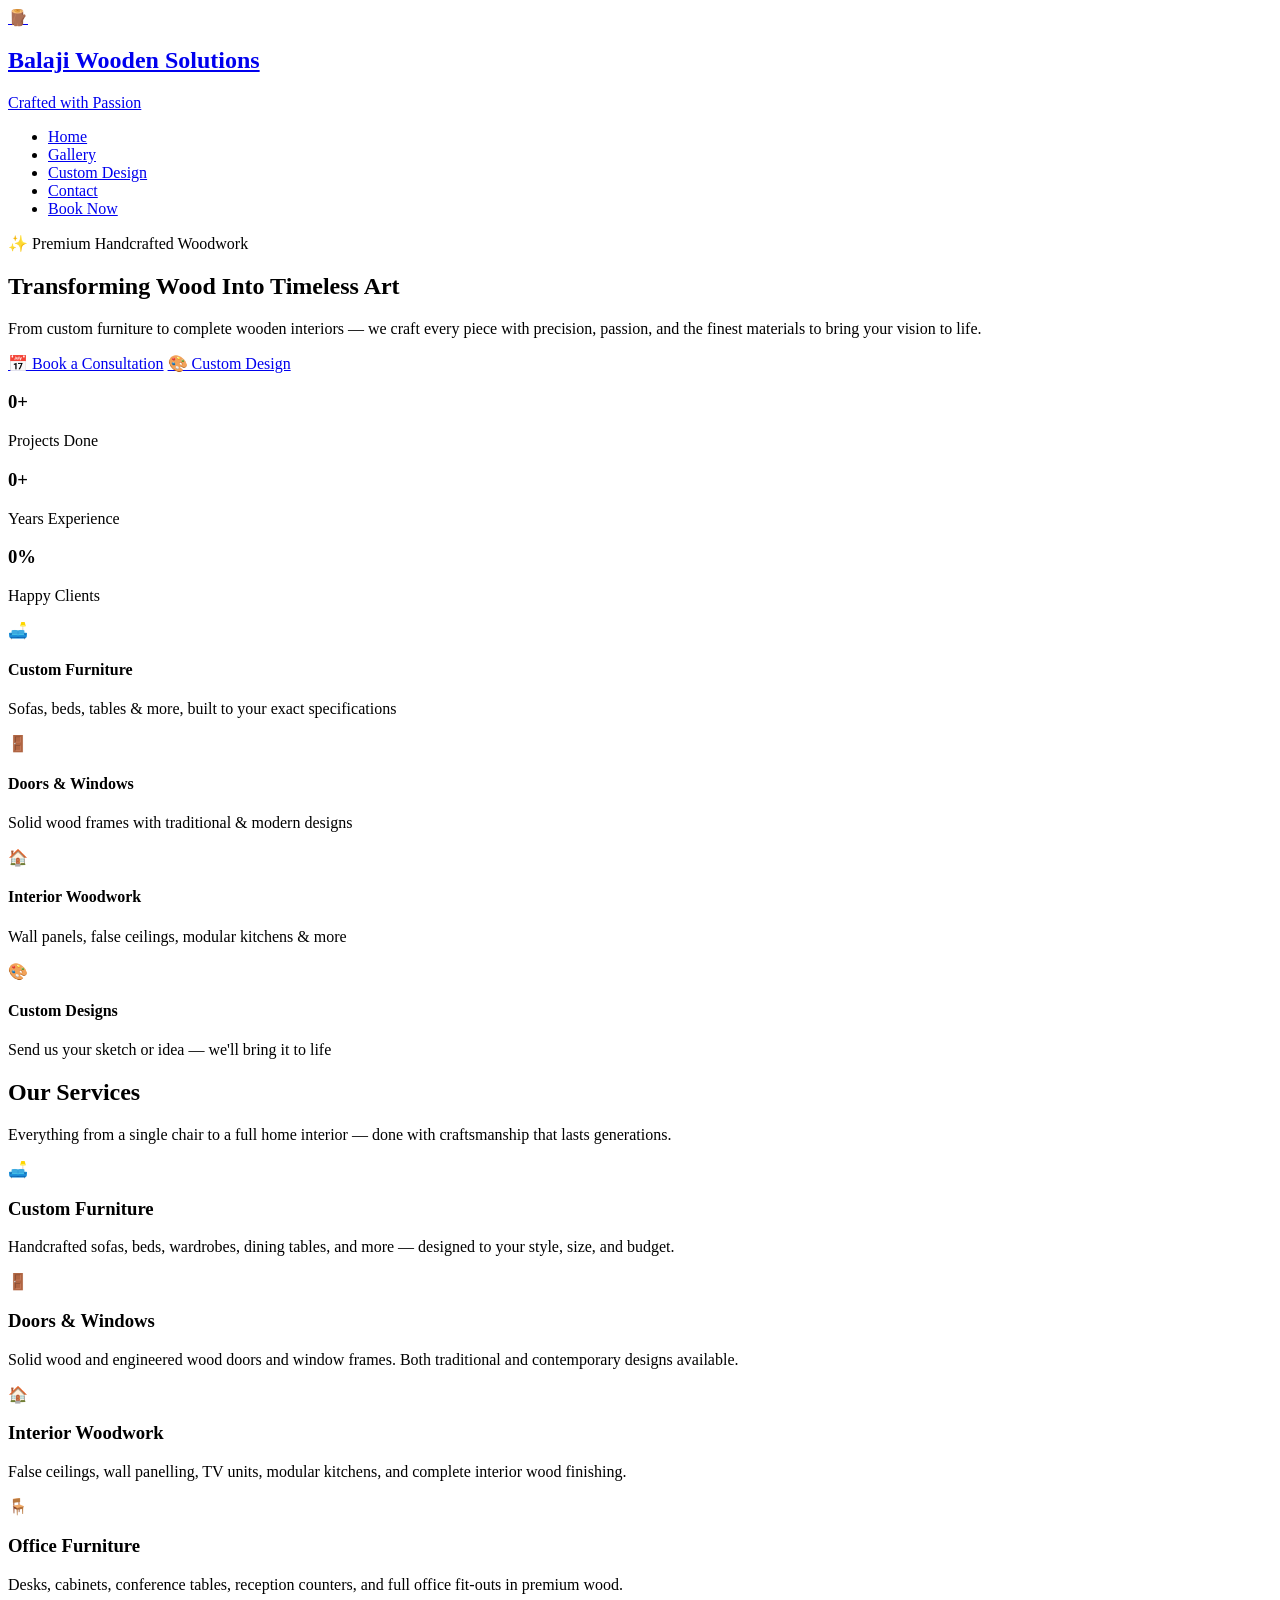
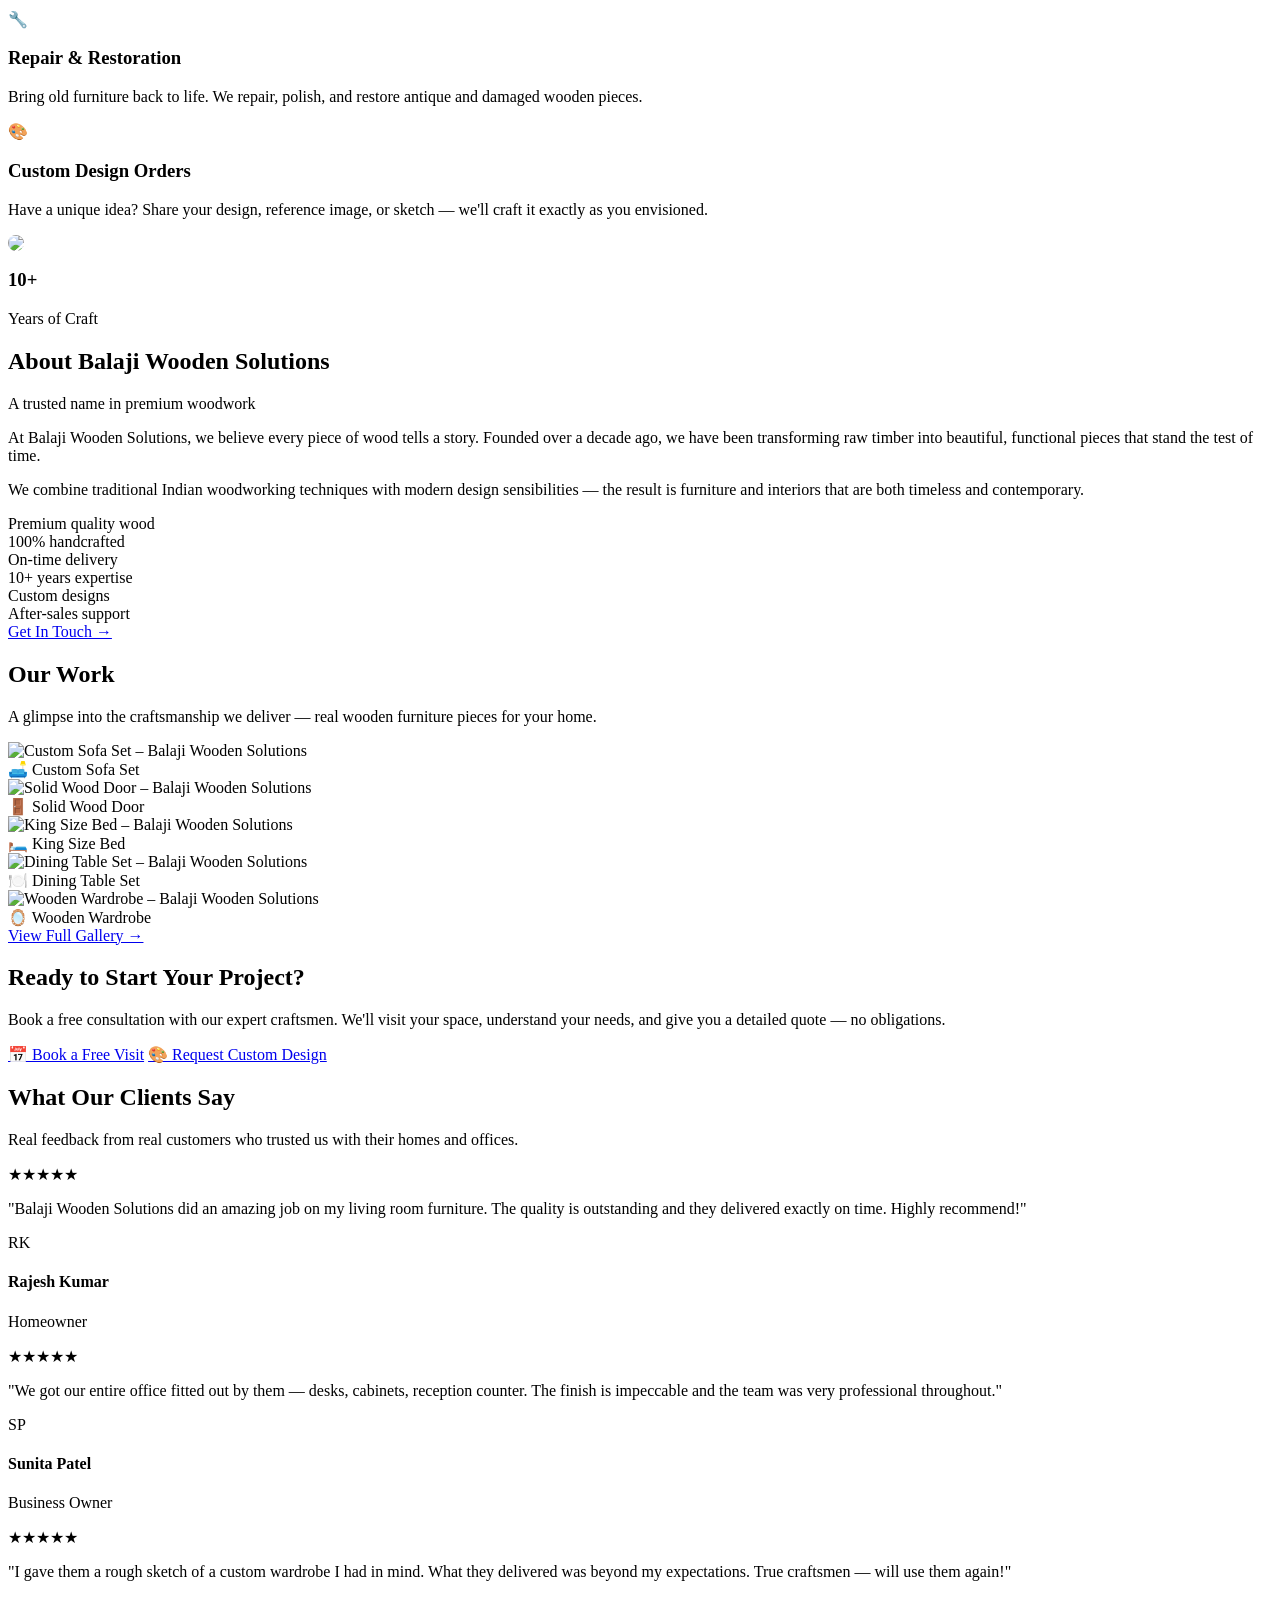
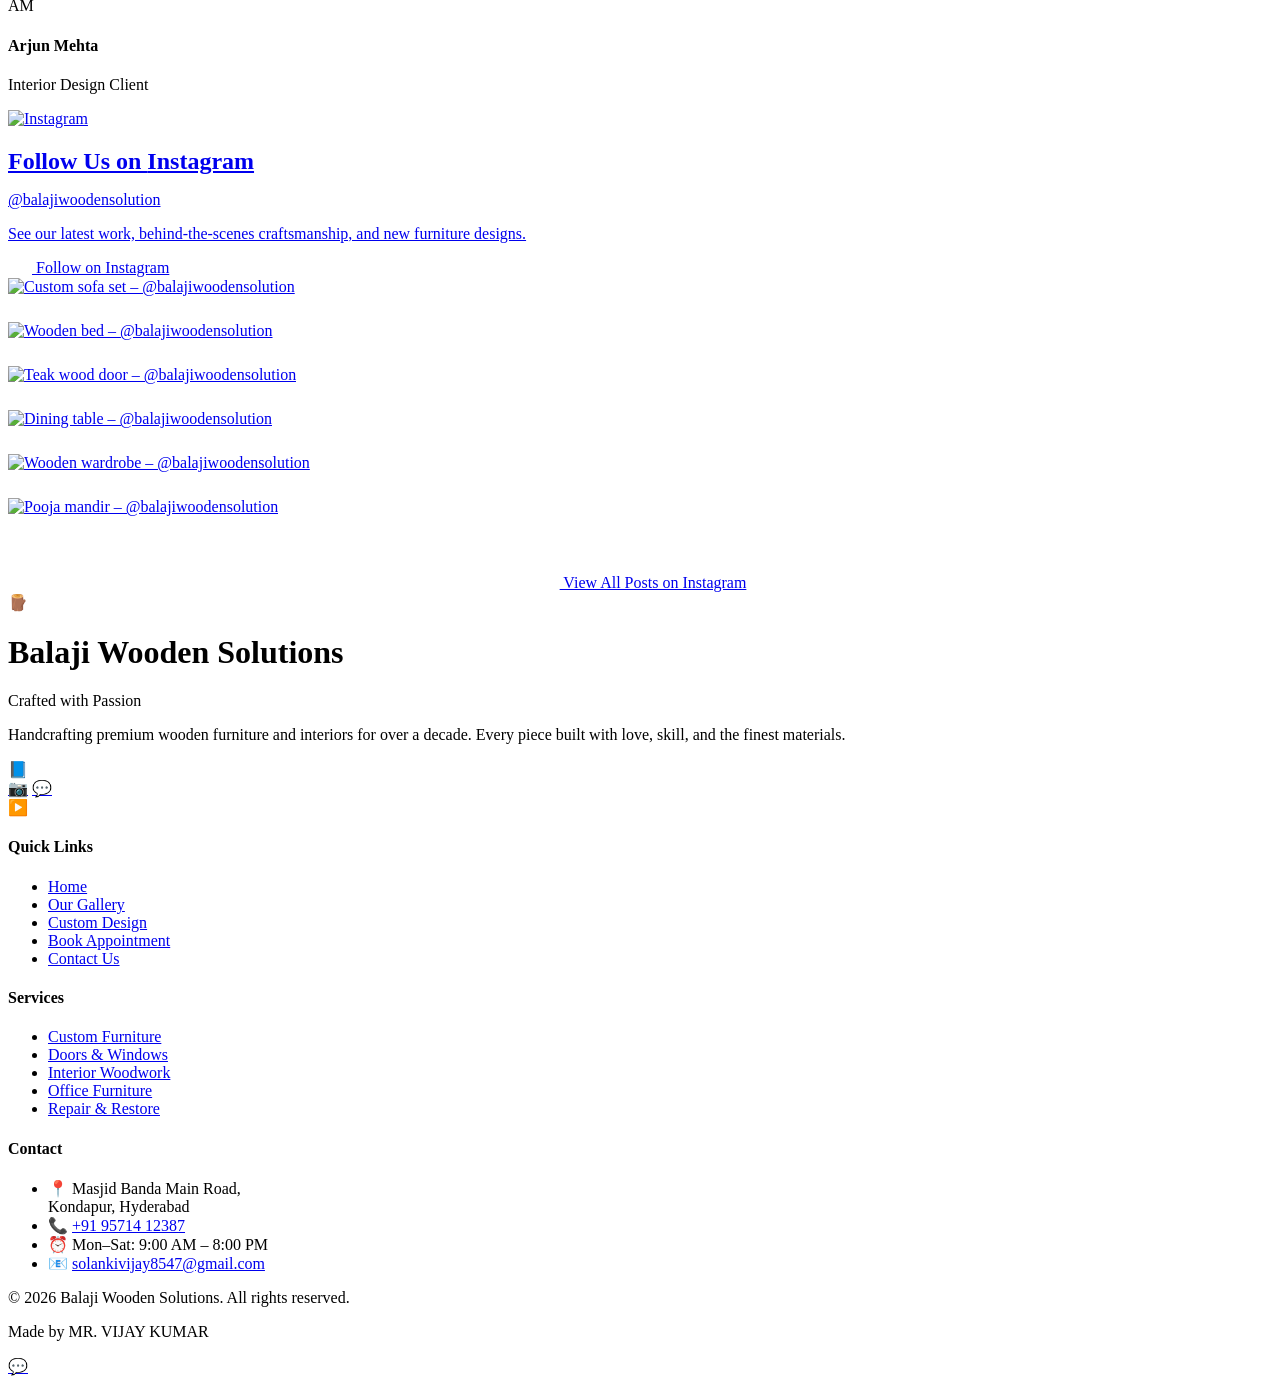
==== index.html @ bbf098fd "Add files via upload" ====
﻿<!DOCTYPE html>
<html lang="en">
<head>
  <meta charset="UTF-8" />
  <meta name="viewport" content="width=device-width, initial-scale=1.0" />
  <title>Balaji Wooden Solutions – Premium Custom Furniture & Woodwork</title>
  <meta name="description" content="Balaji Wooden Solutions – Handcrafted custom furniture, wooden interiors, and bespoke woodwork. Book your consultation today." />
  <link rel="stylesheet" href="css/style.css" />
  <link rel="icon" href="data:image/svg+xml,<svg xmlns='http://www.w3.org/2000/svg' viewBox='0 0 100 100'><text y='.9em' font-size='90'>🪵</text></svg>" />
</head>
<body>

  <!-- ========== HEADER ========== -->
  <header>
    <nav>
      <a href="index.html" class="logo">
        <div class="logo-icon">🪵</div>
        <div class="logo-text">
          <h1>Balaji Wooden Solutions</h1>
          <p>Crafted with Passion</p>
        </div>
      </a>
      <ul class="nav-links">
        <li><a href="index.html" class="active">Home</a></li>
        <li><a href="gallery.html">Gallery</a></li>
        <li><a href="custom-design.html">Custom Design</a></li>
        <li><a href="contact.html">Contact</a></li>
        <li><a href="booking.html" class="btn btn-primary">Book Now</a></li>
      </ul>
      <div class="hamburger" aria-label="Toggle menu" role="button" tabindex="0">
        <span></span><span></span><span></span>
      </div>
    </nav>
  </header>

  <!-- ========== HERO ========== -->
  <section class="hero">
    <div class="hero-content">
      <div class="hero-text">
        <div class="badge">✨ Premium Handcrafted Woodwork</div>
        <h1>Transforming Wood Into <span>Timeless Art</span></h1>
        <p>From custom furniture to complete wooden interiors — we craft every piece with precision, passion, and the finest materials to bring your vision to life.</p>
        <div class="hero-buttons">
          <a href="booking.html" class="btn btn-primary">📅 Book a Consultation</a>
          <a href="custom-design.html" class="btn btn-outline">🎨 Custom Design</a>
        </div>
        <div class="hero-stats">
          <div class="stat">
            <h3><span class="count-up" data-target="500" data-suffix="+">0+</span></h3>
            <p>Projects Done</p>
          </div>
          <div class="stat">
            <h3><span class="count-up" data-target="10" data-suffix="+">0+</span></h3>
            <p>Years Experience</p>
          </div>
          <div class="stat">
            <h3><span class="count-up" data-target="98" data-suffix="%">0%</span></h3>
            <p>Happy Clients</p>
          </div>
        </div>
      </div>
      <div class="hero-visual">
        <div class="hero-card">
          <div class="hero-card-icon">🛋️</div>
          <div class="hero-card-text">
            <h4>Custom Furniture</h4>
            <p>Sofas, beds, tables & more, built to your exact specifications</p>
          </div>
        </div>
        <div class="hero-card">
          <div class="hero-card-icon">🚪</div>
          <div class="hero-card-text">
            <h4>Doors & Windows</h4>
            <p>Solid wood frames with traditional & modern designs</p>
          </div>
        </div>
        <div class="hero-card">
          <div class="hero-card-icon">🏠</div>
          <div class="hero-card-text">
            <h4>Interior Woodwork</h4>
            <p>Wall panels, false ceilings, modular kitchens & more</p>
          </div>
        </div>
        <div class="hero-card">
          <div class="hero-card-icon">🎨</div>
          <div class="hero-card-text">
            <h4>Custom Designs</h4>
            <p>Send us your sketch or idea — we'll bring it to life</p>
          </div>
        </div>
      </div>
    </div>
  </section>

  <!-- ========== SERVICES ========== -->
  <section class="services">
    <div class="container">
      <h2 class="section-title">Our <span>Services</span></h2>
      <p class="section-subtitle">Everything from a single chair to a full home interior — done with craftsmanship that lasts generations.</p>
      <div class="services-grid">
        <div class="service-card">
          <div class="service-icon">🛋️</div>
          <h3>Custom Furniture</h3>
          <p>Handcrafted sofas, beds, wardrobes, dining tables, and more — designed to your style, size, and budget.</p>
        </div>
        <div class="service-card">
          <div class="service-icon">🚪</div>
          <h3>Doors & Windows</h3>
          <p>Solid wood and engineered wood doors and window frames. Both traditional and contemporary designs available.</p>
        </div>
        <div class="service-card">
          <div class="service-icon">🏠</div>
          <h3>Interior Woodwork</h3>
          <p>False ceilings, wall panelling, TV units, modular kitchens, and complete interior wood finishing.</p>
        </div>
        <div class="service-card">
          <div class="service-icon">🪑</div>
          <h3>Office Furniture</h3>
          <p>Desks, cabinets, conference tables, reception counters, and full office fit-outs in premium wood.</p>
        </div>
        <div class="service-card">
          <div class="service-icon">🔧</div>
          <h3>Repair & Restoration</h3>
          <p>Bring old furniture back to life. We repair, polish, and restore antique and damaged wooden pieces.</p>
        </div>
        <div class="service-card">
          <div class="service-icon">🎨</div>
          <h3>Custom Design Orders</h3>
          <p>Have a unique idea? Share your design, reference image, or sketch — we'll craft it exactly as you envisioned.</p>
        </div>
      </div>
    </div>
  </section>

  <!-- ========== ABOUT ========== -->
  <section class="about">
    <div class="container">
      <div class="about-grid">
        <div class="about-visual">
          <div class="about-img-main" style="font-size:0;padding:0;overflow:hidden;">
            <img src="https://images.unsplash.com/photo-1572635196237-14b3f281503f?w=600&q=80" alt="Wooden furniture craftsmanship" style="width:100%;height:420px;object-fit:cover;border-radius:20px;" loading="lazy" />
          </div>
          <div class="about-badge">
            <h3>10+</h3>
            <p>Years of Craft</p>
          </div>
        </div>
        <div class="about-content">
          <h2 class="section-title">About <span>Balaji Wooden Solutions</span></h2>
          <p class="section-subtitle">A trusted name in premium woodwork</p>
          <p>At Balaji Wooden Solutions, we believe every piece of wood tells a story. Founded over a decade ago, we have been transforming raw timber into beautiful, functional pieces that stand the test of time.</p>
          <p>We combine traditional Indian woodworking techniques with modern design sensibilities — the result is furniture and interiors that are both timeless and contemporary.</p>
          <div class="about-features">
            <div class="feature-item">Premium quality wood</div>
            <div class="feature-item">100% handcrafted</div>
            <div class="feature-item">On-time delivery</div>
            <div class="feature-item">10+ years expertise</div>
            <div class="feature-item">Custom designs</div>
            <div class="feature-item">After-sales support</div>
          </div>
          <a href="contact.html" class="btn btn-dark">Get In Touch →</a>
        </div>
      </div>
    </div>
  </section>

  <!-- ========== GALLERY PREVIEW ========== -->
  <section class="gallery-preview">
    <div class="container">
      <h2 class="section-title">Our <span>Work</span></h2>
      <p class="section-subtitle">A glimpse into the craftsmanship we deliver — real wooden furniture pieces for your home.</p>
      <div class="gallery-grid">
        <div class="gallery-item">
          <img src="https://images.unsplash.com/photo-1555041469-a586c61ea9bc?w=600&q=80" alt="Custom Sofa Set – Balaji Wooden Solutions" style="width:100%;height:100%;object-fit:cover;" loading="lazy" />
          <div class="gallery-overlay">🛋️ Custom Sofa Set</div>
        </div>
        <div class="gallery-item">
          <img src="https://images.unsplash.com/photo-1506439773649-6e0eb8cfb237?w=400&q=80" alt="Solid Wood Door – Balaji Wooden Solutions" style="width:100%;height:180px;object-fit:cover;" loading="lazy" />
          <div class="gallery-overlay">🚪 Solid Wood Door</div>
        </div>
        <div class="gallery-item">
          <img src="https://images.unsplash.com/photo-1631049307264-da0ec9d70304?w=400&q=80" alt="King Size Bed – Balaji Wooden Solutions" style="width:100%;height:180px;object-fit:cover;" loading="lazy" />
          <div class="gallery-overlay">🛏️ King Size Bed</div>
        </div>
        <div class="gallery-item">
          <img src="https://images.unsplash.com/photo-1617806118233-18e1de247200?w=400&q=80" alt="Dining Table Set – Balaji Wooden Solutions" style="width:100%;height:180px;object-fit:cover;" loading="lazy" />
          <div class="gallery-overlay">🍽️ Dining Table Set</div>
        </div>
        <div class="gallery-item">
          <img src="https://images.unsplash.com/photo-1540638349517-3abd5afc5847?w=400&q=80" alt="Wooden Wardrobe – Balaji Wooden Solutions" style="width:100%;height:180px;object-fit:cover;" loading="lazy" />
          <div class="gallery-overlay">🪞 Wooden Wardrobe</div>
        </div>
      </div>
      <div class="gallery-cta">
        <a href="gallery.html" class="btn btn-dark">View Full Gallery →</a>
      </div>
    </div>
  </section>

  <!-- ========== BOOKING CTA ========== -->
  <section class="booking-cta">
    <div class="container">
      <div class="booking-cta-inner">
        <h2>Ready to Start Your Project?</h2>
        <p>Book a free consultation with our expert craftsmen. We'll visit your space, understand your needs, and give you a detailed quote — no obligations.</p>
        <div class="booking-cta-buttons">
          <a href="booking.html" class="btn btn-primary">📅 Book a Free Visit</a>
          <a href="custom-design.html" class="btn btn-outline">🎨 Request Custom Design</a>
        </div>
      </div>
    </div>
  </section>

  <!-- ========== TESTIMONIALS ========== -->
  <section class="testimonials">
    <div class="container">
      <h2 class="section-title">What Our <span>Clients Say</span></h2>
      <p class="section-subtitle">Real feedback from real customers who trusted us with their homes and offices.</p>
      <div class="testimonials-grid">
        <div class="testimonial-card">
          <div class="stars">★★★★★</div>
          <p>"Balaji Wooden Solutions did an amazing job on my living room furniture. The quality is outstanding and they delivered exactly on time. Highly recommend!"</p>
          <div class="testimonial-author">
            <div class="author-avatar">RK</div>
            <div class="author-info">
              <h4>Rajesh Kumar</h4>
              <p>Homeowner</p>
            </div>
          </div>
        </div>
        <div class="testimonial-card">
          <div class="stars">★★★★★</div>
          <p>"We got our entire office fitted out by them — desks, cabinets, reception counter. The finish is impeccable and the team was very professional throughout."</p>
          <div class="testimonial-author">
            <div class="author-avatar">SP</div>
            <div class="author-info">
              <h4>Sunita Patel</h4>
              <p>Business Owner</p>
            </div>
          </div>
        </div>
        <div class="testimonial-card">
          <div class="stars">★★★★★</div>
          <p>"I gave them a rough sketch of a custom wardrobe I had in mind. What they delivered was beyond my expectations. True craftsmen — will use them again!"</p>
          <div class="testimonial-author">
            <div class="author-avatar">AM</div>
            <div class="author-info">
              <h4>Arjun Mehta</h4>
              <p>Interior Design Client</p>
            </div>
          </div>
        </div>
      </div>
    </div>
  </section>

  <!-- ========== INSTAGRAM SECTION ========== -->
  <section class="instagram-section">
    <div class="container">
      <div class="insta-header">
        <a href="https://www.instagram.com/balajiwoodensolution/" target="_blank" class="insta-profile-link">
          <div class="insta-avatar">
            <img src="https://upload.wikimedia.org/wikipedia/commons/thumb/a/a5/Instagram_icon.png/240px-Instagram_icon.png" alt="Instagram" />
          </div>
          <div class="insta-profile-info">
            <h2 class="section-title" style="text-align:left;margin-bottom:4px;">Follow Us on <span>Instagram</span></h2>
            <p class="insta-handle">
              <span class="insta-at">@</span>balajiwoodensolution
            </p>
            <p class="insta-desc">See our latest work, behind-the-scenes craftsmanship, and new furniture designs.</p>
          </div>
        </a>
        <a href="https://www.instagram.com/balajiwoodensolution/" target="_blank" class="btn btn-insta">
          <svg xmlns="http://www.w3.org/2000/svg" width="18" height="18" viewBox="0 0 24 24" fill="white" style="vertical-align:middle;margin-right:6px;"><path d="M12 2.163c3.204 0 3.584.012 4.85.07 3.252.148 4.771 1.691 4.919 4.919.058 1.265.069 1.645.069 4.849 0 3.205-.012 3.584-.069 4.849-.149 3.225-1.664 4.771-4.919 4.919-1.266.058-1.644.07-4.85.07-3.204 0-3.584-.012-4.849-.07-3.26-.149-4.771-1.699-4.919-4.92-.058-1.265-.07-1.644-.07-4.849 0-3.204.013-3.583.07-4.849.149-3.227 1.664-4.771 4.919-4.919 1.266-.057 1.645-.069 4.849-.069zm0-2.163c-3.259 0-3.667.014-4.947.072-4.358.2-6.78 2.618-6.98 6.98-.059 1.281-.073 1.689-.073 4.948 0 3.259.014 3.668.072 4.948.2 4.358 2.618 6.78 6.98 6.98 1.281.058 1.689.072 4.948.072 3.259 0 3.668-.014 4.948-.072 4.354-.2 6.782-2.618 6.979-6.98.059-1.28.073-1.689.073-4.948 0-3.259-.014-3.667-.072-4.947-.196-4.354-2.617-6.78-6.979-6.98-1.281-.059-1.69-.073-4.949-.073zm0 5.838c-3.403 0-6.162 2.759-6.162 6.162s2.759 6.163 6.162 6.163 6.162-2.759 6.162-6.163c0-3.403-2.759-6.162-6.162-6.162zm0 10.162c-2.209 0-4-1.79-4-4 0-2.209 1.791-4 4-4s4 1.791 4 4c0 2.21-1.791 4-4 4zm6.406-11.845c-.796 0-1.441.645-1.441 1.44s.645 1.44 1.441 1.44c.795 0 1.439-.645 1.439-1.44s-.644-1.44-1.439-1.44z"/></svg>
          Follow on Instagram
        </a>
      </div>

      <!-- Instagram photo grid using real Unsplash furniture photos as stand-ins -->
      <div class="insta-grid">
        <a href="https://www.instagram.com/balajiwoodensolution/" target="_blank" class="insta-item">
          <img src="https://images.unsplash.com/photo-1555041469-a586c61ea9bc?w=400&q=80" alt="Custom sofa set – @balajiwoodensolution" loading="lazy" />
          <div class="insta-overlay">
            <svg xmlns="http://www.w3.org/2000/svg" width="22" height="22" viewBox="0 0 24 24" fill="white"><path d="M12 2.163c3.204 0 3.584.012 4.85.07 3.252.148 4.771 1.691 4.919 4.919.058 1.265.069 1.645.069 4.849 0 3.205-.012 3.584-.069 4.849-.149 3.225-1.664 4.771-4.919 4.919-1.266.058-1.644.07-4.85.07-3.204 0-3.584-.012-4.849-.07-3.26-.149-4.771-1.699-4.919-4.92-.058-1.265-.07-1.644-.07-4.849 0-3.204.013-3.583.07-4.849.149-3.227 1.664-4.771 4.919-4.919 1.266-.057 1.645-.069 4.849-.069zm0-2.163c-3.259 0-3.667.014-4.947.072-4.358.2-6.78 2.618-6.98 6.98-.059 1.281-.073 1.689-.073 4.948 0 3.259.014 3.668.072 4.948.2 4.358 2.618 6.78 6.98 6.98 1.281.058 1.689.072 4.948.072 3.259 0 3.668-.014 4.948-.072 4.354-.2 6.782-2.618 6.979-6.98.059-1.28.073-1.689.073-4.948 0-3.259-.014-3.667-.072-4.947-.196-4.354-2.617-6.78-6.979-6.98-1.281-.059-1.69-.073-4.949-.073zm0 5.838c-3.403 0-6.162 2.759-6.162 6.162s2.759 6.163 6.162 6.163 6.162-2.759 6.162-6.163c0-3.403-2.759-6.162-6.162-6.162zm0 10.162c-2.209 0-4-1.79-4-4 0-2.209 1.791-4 4-4s4 1.791 4 4c0 2.21-1.791 4-4 4zm6.406-11.845c-.796 0-1.441.645-1.441 1.44s.645 1.44 1.441 1.44c.795 0 1.439-.645 1.439-1.44s-.644-1.44-1.439-1.44z"/></svg>
          </div>
        </a>
        <a href="https://www.instagram.com/balajiwoodensolution/" target="_blank" class="insta-item">
          <img src="https://images.unsplash.com/photo-1631049307264-da0ec9d70304?w=400&q=80" alt="Wooden bed – @balajiwoodensolution" loading="lazy" />
          <div class="insta-overlay"><svg xmlns="http://www.w3.org/2000/svg" width="22" height="22" viewBox="0 0 24 24" fill="white"><path d="M12 2.163c3.204 0 3.584.012 4.85.07 3.252.148 4.771 1.691 4.919 4.919.058 1.265.069 1.645.069 4.849 0 3.205-.012 3.584-.069 4.849-.149 3.225-1.664 4.771-4.919 4.919-1.266.058-1.644.07-4.85.07-3.204 0-3.584-.012-4.849-.07-3.26-.149-4.771-1.699-4.919-4.92-.058-1.265-.07-1.644-.07-4.849 0-3.204.013-3.583.07-4.849.149-3.227 1.664-4.771 4.919-4.919 1.266-.057 1.645-.069 4.849-.069zm0-2.163c-3.259 0-3.667.014-4.947.072-4.358.2-6.78 2.618-6.98 6.98-.059 1.281-.073 1.689-.073 4.948 0 3.259.014 3.668.072 4.948.2 4.358 2.618 6.78 6.98 6.98 1.281.058 1.689.072 4.948.072 3.259 0 3.668-.014 4.948-.072 4.354-.2 6.782-2.618 6.979-6.98.059-1.28.073-1.689.073-4.948 0-3.259-.014-3.667-.072-4.947-.196-4.354-2.617-6.78-6.979-6.98-1.281-.059-1.69-.073-4.949-.073zm0 5.838c-3.403 0-6.162 2.759-6.162 6.162s2.759 6.163 6.162 6.163 6.162-2.759 6.162-6.163c0-3.403-2.759-6.162-6.162-6.162zm0 10.162c-2.209 0-4-1.79-4-4 0-2.209 1.791-4 4-4s4 1.791 4 4c0 2.21-1.791 4-4 4zm6.406-11.845c-.796 0-1.441.645-1.441 1.44s.645 1.44 1.441 1.44c.795 0 1.439-.645 1.439-1.44s-.644-1.44-1.439-1.44z"/></svg></div>
        </a>
        <a href="https://www.instagram.com/balajiwoodensolution/" target="_blank" class="insta-item">
          <img src="https://images.unsplash.com/photo-1506439773649-6e0eb8cfb237?w=400&q=80" alt="Teak wood door – @balajiwoodensolution" loading="lazy" />
          <div class="insta-overlay"><svg xmlns="http://www.w3.org/2000/svg" width="22" height="22" viewBox="0 0 24 24" fill="white"><path d="M12 2.163c3.204 0 3.584.012 4.85.07 3.252.148 4.771 1.691 4.919 4.919.058 1.265.069 1.645.069 4.849 0 3.205-.012 3.584-.069 4.849-.149 3.225-1.664 4.771-4.919 4.919-1.266.058-1.644.07-4.85.07-3.204 0-3.584-.012-4.849-.07-3.26-.149-4.771-1.699-4.919-4.92-.058-1.265-.07-1.644-.07-4.849 0-3.204.013-3.583.07-4.849.149-3.227 1.664-4.771 4.919-4.919 1.266-.057 1.645-.069 4.849-.069zm0-2.163c-3.259 0-3.667.014-4.947.072-4.358.2-6.78 2.618-6.98 6.98-.059 1.281-.073 1.689-.073 4.948 0 3.259.014 3.668.072 4.948.2 4.358 2.618 6.78 6.98 6.98 1.281.058 1.689.072 4.948.072 3.259 0 3.668-.014 4.948-.072 4.354-.2 6.782-2.618 6.979-6.98.059-1.28.073-1.689.073-4.948 0-3.259-.014-3.667-.072-4.947-.196-4.354-2.617-6.78-6.979-6.98-1.281-.059-1.69-.073-4.949-.073zm0 5.838c-3.403 0-6.162 2.759-6.162 6.162s2.759 6.163 6.162 6.163 6.162-2.759 6.162-6.163c0-3.403-2.759-6.162-6.162-6.162zm0 10.162c-2.209 0-4-1.79-4-4 0-2.209 1.791-4 4-4s4 1.791 4 4c0 2.21-1.791 4-4 4zm6.406-11.845c-.796 0-1.441.645-1.441 1.44s.645 1.44 1.441 1.44c.795 0 1.439-.645 1.439-1.44s-.644-1.44-1.439-1.44z"/></svg></div>
        </a>
        <a href="https://www.instagram.com/balajiwoodensolution/" target="_blank" class="insta-item">
          <img src="https://images.unsplash.com/photo-1617806118233-18e1de247200?w=400&q=80" alt="Dining table – @balajiwoodensolution" loading="lazy" />
          <div class="insta-overlay"><svg xmlns="http://www.w3.org/2000/svg" width="22" height="22" viewBox="0 0 24 24" fill="white"><path d="M12 2.163c3.204 0 3.584.012 4.85.07 3.252.148 4.771 1.691 4.919 4.919.058 1.265.069 1.645.069 4.849 0 3.205-.012 3.584-.069 4.849-.149 3.225-1.664 4.771-4.919 4.919-1.266.058-1.644.07-4.85.07-3.204 0-3.584-.012-4.849-.07-3.26-.149-4.771-1.699-4.919-4.92-.058-1.265-.07-1.644-.07-4.849 0-3.204.013-3.583.07-4.849.149-3.227 1.664-4.771 4.919-4.919 1.266-.057 1.645-.069 4.849-.069zm0-2.163c-3.259 0-3.667.014-4.947.072-4.358.2-6.78 2.618-6.98 6.98-.059 1.281-.073 1.689-.073 4.948 0 3.259.014 3.668.072 4.948.2 4.358 2.618 6.78 6.98 6.98 1.281.058 1.689.072 4.948.072 3.259 0 3.668-.014 4.948-.072 4.354-.2 6.782-2.618 6.979-6.98.059-1.28.073-1.689.073-4.948 0-3.259-.014-3.667-.072-4.947-.196-4.354-2.617-6.78-6.979-6.98-1.281-.059-1.69-.073-4.949-.073zm0 5.838c-3.403 0-6.162 2.759-6.162 6.162s2.759 6.163 6.162 6.163 6.162-2.759 6.162-6.163c0-3.403-2.759-6.162-6.162-6.162zm0 10.162c-2.209 0-4-1.79-4-4 0-2.209 1.791-4 4-4s4 1.791 4 4c0 2.21-1.791 4-4 4zm6.406-11.845c-.796 0-1.441.645-1.441 1.44s.645 1.44 1.441 1.44c.795 0 1.439-.645 1.439-1.44s-.644-1.44-1.439-1.44z"/></svg></div>
        </a>
        <a href="https://www.instagram.com/balajiwoodensolution/" target="_blank" class="insta-item">
          <img src="https://images.unsplash.com/photo-1540638349517-3abd5afc5847?w=400&q=80" alt="Wooden wardrobe – @balajiwoodensolution" loading="lazy" />
          <div class="insta-overlay"><svg xmlns="http://www.w3.org/2000/svg" width="22" height="22" viewBox="0 0 24 24" fill="white"><path d="M12 2.163c3.204 0 3.584.012 4.85.07 3.252.148 4.771 1.691 4.919 4.919.058 1.265.069 1.645.069 4.849 0 3.205-.012 3.584-.069 4.849-.149 3.225-1.664 4.771-4.919 4.919-1.266.058-1.644.07-4.85.07-3.204 0-3.584-.012-4.849-.07-3.26-.149-4.771-1.699-4.919-4.92-.058-1.265-.07-1.644-.07-4.849 0-3.204.013-3.583.07-4.849.149-3.227 1.664-4.771 4.919-4.919 1.266-.057 1.645-.069 4.849-.069zm0-2.163c-3.259 0-3.667.014-4.947.072-4.358.2-6.78 2.618-6.98 6.98-.059 1.281-.073 1.689-.073 4.948 0 3.259.014 3.668.072 4.948.2 4.358 2.618 6.78 6.98 6.98 1.281.058 1.689.072 4.948.072 3.259 0 3.668-.014 4.948-.072 4.354-.2 6.782-2.618 6.979-6.98.059-1.28.073-1.689.073-4.948 0-3.259-.014-3.667-.072-4.947-.196-4.354-2.617-6.78-6.979-6.98-1.281-.059-1.69-.073-4.949-.073zm0 5.838c-3.403 0-6.162 2.759-6.162 6.162s2.759 6.163 6.162 6.163 6.162-2.759 6.162-6.163c0-3.403-2.759-6.162-6.162-6.162zm0 10.162c-2.209 0-4-1.79-4-4 0-2.209 1.791-4 4-4s4 1.791 4 4c0 2.21-1.791 4-4 4zm6.406-11.845c-.796 0-1.441.645-1.441 1.44s.645 1.44 1.441 1.44c.795 0 1.439-.645 1.439-1.44s-.644-1.44-1.439-1.44z"/></svg></div>
        </a>
        <a href="https://www.instagram.com/balajiwoodensolution/" target="_blank" class="insta-item">
          <img src="https://images.unsplash.com/photo-1604014237800-1c9102c219da?w=400&q=80" alt="Pooja mandir – @balajiwoodensolution" loading="lazy" />
          <div class="insta-overlay"><svg xmlns="http://www.w3.org/2000/svg" width="22" height="22" viewBox="0 0 24 24" fill="white"><path d="M12 2.163c3.204 0 3.584.012 4.85.07 3.252.148 4.771 1.691 4.919 4.919.058 1.265.069 1.645.069 4.849 0 3.205-.012 3.584-.069 4.849-.149 3.225-1.664 4.771-4.919 4.919-1.266.058-1.644.07-4.85.07-3.204 0-3.584-.012-4.849-.07-3.26-.149-4.771-1.699-4.919-4.92-.058-1.265-.07-1.644-.07-4.849 0-3.204.013-3.583.07-4.849.149-3.227 1.664-4.771 4.919-4.919 1.266-.057 1.645-.069 4.849-.069zm0-2.163c-3.259 0-3.667.014-4.947.072-4.358.2-6.78 2.618-6.98 6.98-.059 1.281-.073 1.689-.073 4.948 0 3.259.014 3.668.072 4.948.2 4.358 2.618 6.78 6.98 6.98 1.281.058 1.689.072 4.948.072 3.259 0 3.668-.014 4.948-.072 4.354-.2 6.782-2.618 6.979-6.98.059-1.28.073-1.689.073-4.948 0-3.259-.014-3.667-.072-4.947-.196-4.354-2.617-6.78-6.979-6.98-1.281-.059-1.69-.073-4.949-.073zm0 5.838c-3.403 0-6.162 2.759-6.162 6.162s2.759 6.163 6.162 6.163 6.162-2.759 6.162-6.163c0-3.403-2.759-6.162-6.162-6.162zm0 10.162c-2.209 0-4-1.79-4-4 0-2.209 1.791-4 4-4s4 1.791 4 4c0 2.21-1.791 4-4 4zm6.406-11.845c-.796 0-1.441.645-1.441 1.44s.645 1.44 1.441 1.44c.795 0 1.439-.645 1.439-1.44s-.644-1.44-1.439-1.44z"/></svg></div>
        </a>
      </div>

      <div style="text-align:center; margin-top:32px;">
        <a href="https://www.instagram.com/balajiwoodensolution/" target="_blank" class="btn btn-insta" style="font-size:1rem; padding:14px 36px;">
          <svg xmlns="http://www.w3.org/2000/svg" width="18" height="18" viewBox="0 0 24 24" fill="white" style="vertical-align:middle;margin-right:8px;"><path d="M12 2.163c3.204 0 3.584.012 4.85.07 3.252.148 4.771 1.691 4.919 4.919.058 1.265.069 1.645.069 4.849 0 3.205-.012 3.584-.069 4.849-.149 3.225-1.664 4.771-4.919 4.919-1.266.058-1.644.07-4.85.07-3.204 0-3.584-.012-4.849-.07-3.26-.149-4.771-1.699-4.919-4.92-.058-1.265-.07-1.644-.07-4.849 0-3.204.013-3.583.07-4.849.149-3.227 1.664-4.771 4.919-4.919 1.266-.057 1.645-.069 4.849-.069zm0-2.163c-3.259 0-3.667.014-4.947.072-4.358.2-6.78 2.618-6.98 6.98-.059 1.281-.073 1.689-.073 4.948 0 3.259.014 3.668.072 4.948.2 4.358 2.618 6.78 6.98 6.98 1.281.058 1.689.072 4.948.072 3.259 0 3.668-.014 4.948-.072 4.354-.2 6.782-2.618 6.979-6.98.059-1.28.073-1.689.073-4.948 0-3.259-.014-3.667-.072-4.947-.196-4.354-2.617-6.78-6.979-6.98-1.281-.059-1.69-.073-4.949-.073zm0 5.838c-3.403 0-6.162 2.759-6.162 6.162s2.759 6.163 6.162 6.163 6.162-2.759 6.162-6.163c0-3.403-2.759-6.162-6.162-6.162zm0 10.162c-2.209 0-4-1.79-4-4 0-2.209 1.791-4 4-4s4 1.791 4 4c0 2.21-1.791 4-4 4zm6.406-11.845c-.796 0-1.441.645-1.441 1.44s.645 1.44 1.441 1.44c.795 0 1.439-.645 1.439-1.44s-.644-1.44-1.439-1.44z"/></svg>
          View All Posts on Instagram
        </a>
      </div>
    </div>
  </section>

  <!-- ========== FOOTER ========== -->
  <footer>
    <div class="container">
      <div class="footer-grid">
        <div class="footer-brand">
          <div class="logo">
            <div class="logo-icon">🪵</div>
            <div class="logo-text">
              <h1>Balaji Wooden Solutions</h1>
              <p>Crafted with Passion</p>
            </div>
          </div>
          <p>Handcrafting premium wooden furniture and interiors for over a decade. Every piece built with love, skill, and the finest materials.</p>
          <div class="footer-social">
            <div class="social-btn" title="Facebook">📘</div>
            <a href="https://www.instagram.com/balajiwoodensolution/" target="_blank" class="social-btn" title="Instagram">📷</a>
            <a href="https://wa.me/919571412387" target="_blank" class="social-btn" title="WhatsApp">💬</a>
            <div class="social-btn" title="YouTube">▶️</div>
          </div>
        </div>
        <div>
          <h4>Quick Links</h4>
          <ul class="footer-links">
            <li><a href="index.html">Home</a></li>
            <li><a href="gallery.html">Our Gallery</a></li>
            <li><a href="custom-design.html">Custom Design</a></li>
            <li><a href="booking.html">Book Appointment</a></li>
            <li><a href="contact.html">Contact Us</a></li>
          </ul>
        </div>
        <div>
          <h4>Services</h4>
          <ul class="footer-links">
            <li><a href="#">Custom Furniture</a></li>
            <li><a href="#">Doors & Windows</a></li>
            <li><a href="#">Interior Woodwork</a></li>
            <li><a href="#">Office Furniture</a></li>
            <li><a href="#">Repair & Restore</a></li>
          </ul>
        </div>
        <div>
          <h4>Contact</h4>
          <ul class="footer-contact">
            <li>
              <span>📍</span>
              <span>Masjid Banda Main Road,<br>Kondapur, Hyderabad</span>
            </li>
            <li>
              <span>📞</span>
              <span><a href="tel:+919571412387">+91 95714 12387</a></span>
            </li>
            <li>
              <span>⏰</span>
              <span>Mon–Sat: 9:00 AM – 8:00 PM</span>
            </li>
            <li>
              <span>📧</span>
              <span><a href="mailto:solankivijay8547@gmail.com">solankivijay8547@gmail.com</a></span>
            </li>
          </ul>
        </div>
      </div>
      <div class="footer-bottom">
        <p>© 2026 Balaji Wooden Solutions. All rights reserved.</p>
        <p>Made by MR. VIJAY KUMAR</p>
      </div>
    </div>
  </footer>

  <!-- WhatsApp Float -->
  <a href="https://wa.me/919571412387" target="_blank" class="whatsapp-float" title="Chat on WhatsApp">💬</a>

  <script src="js/main.js"></script>
</body>
</html>
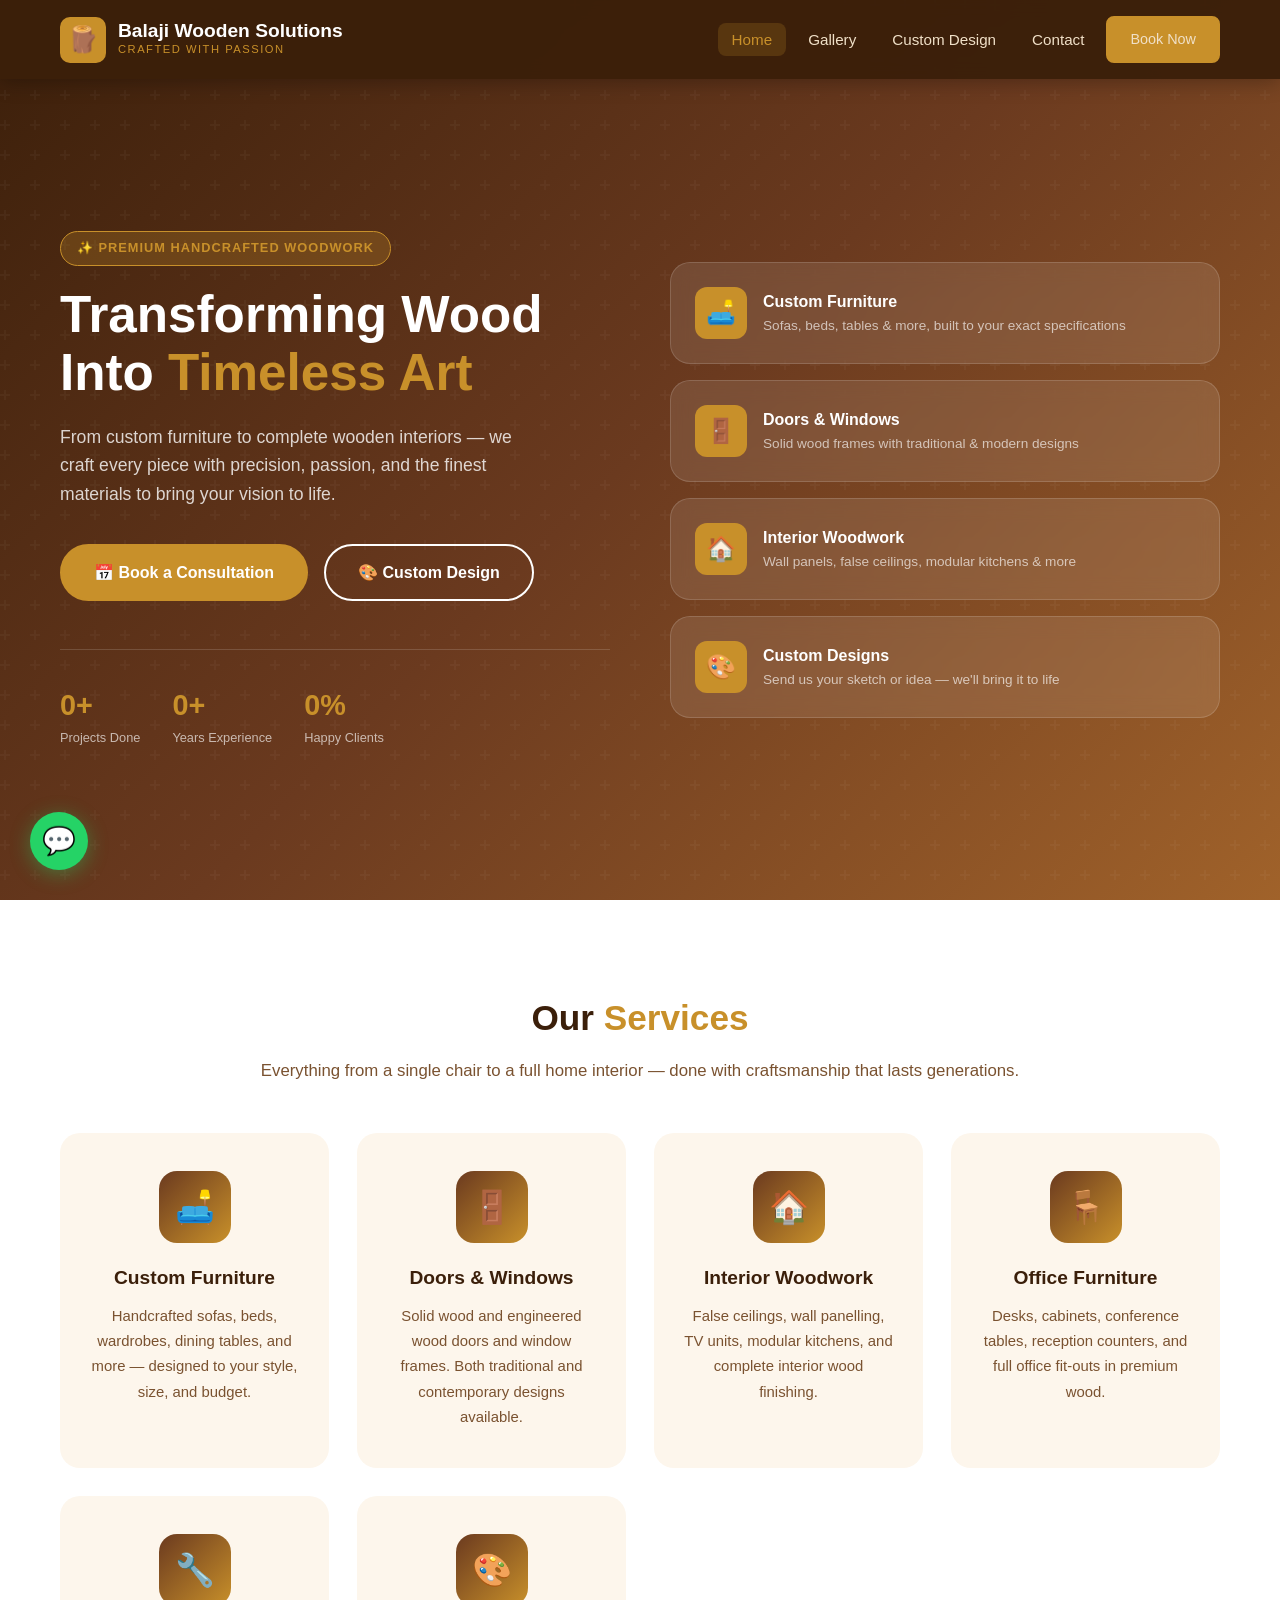
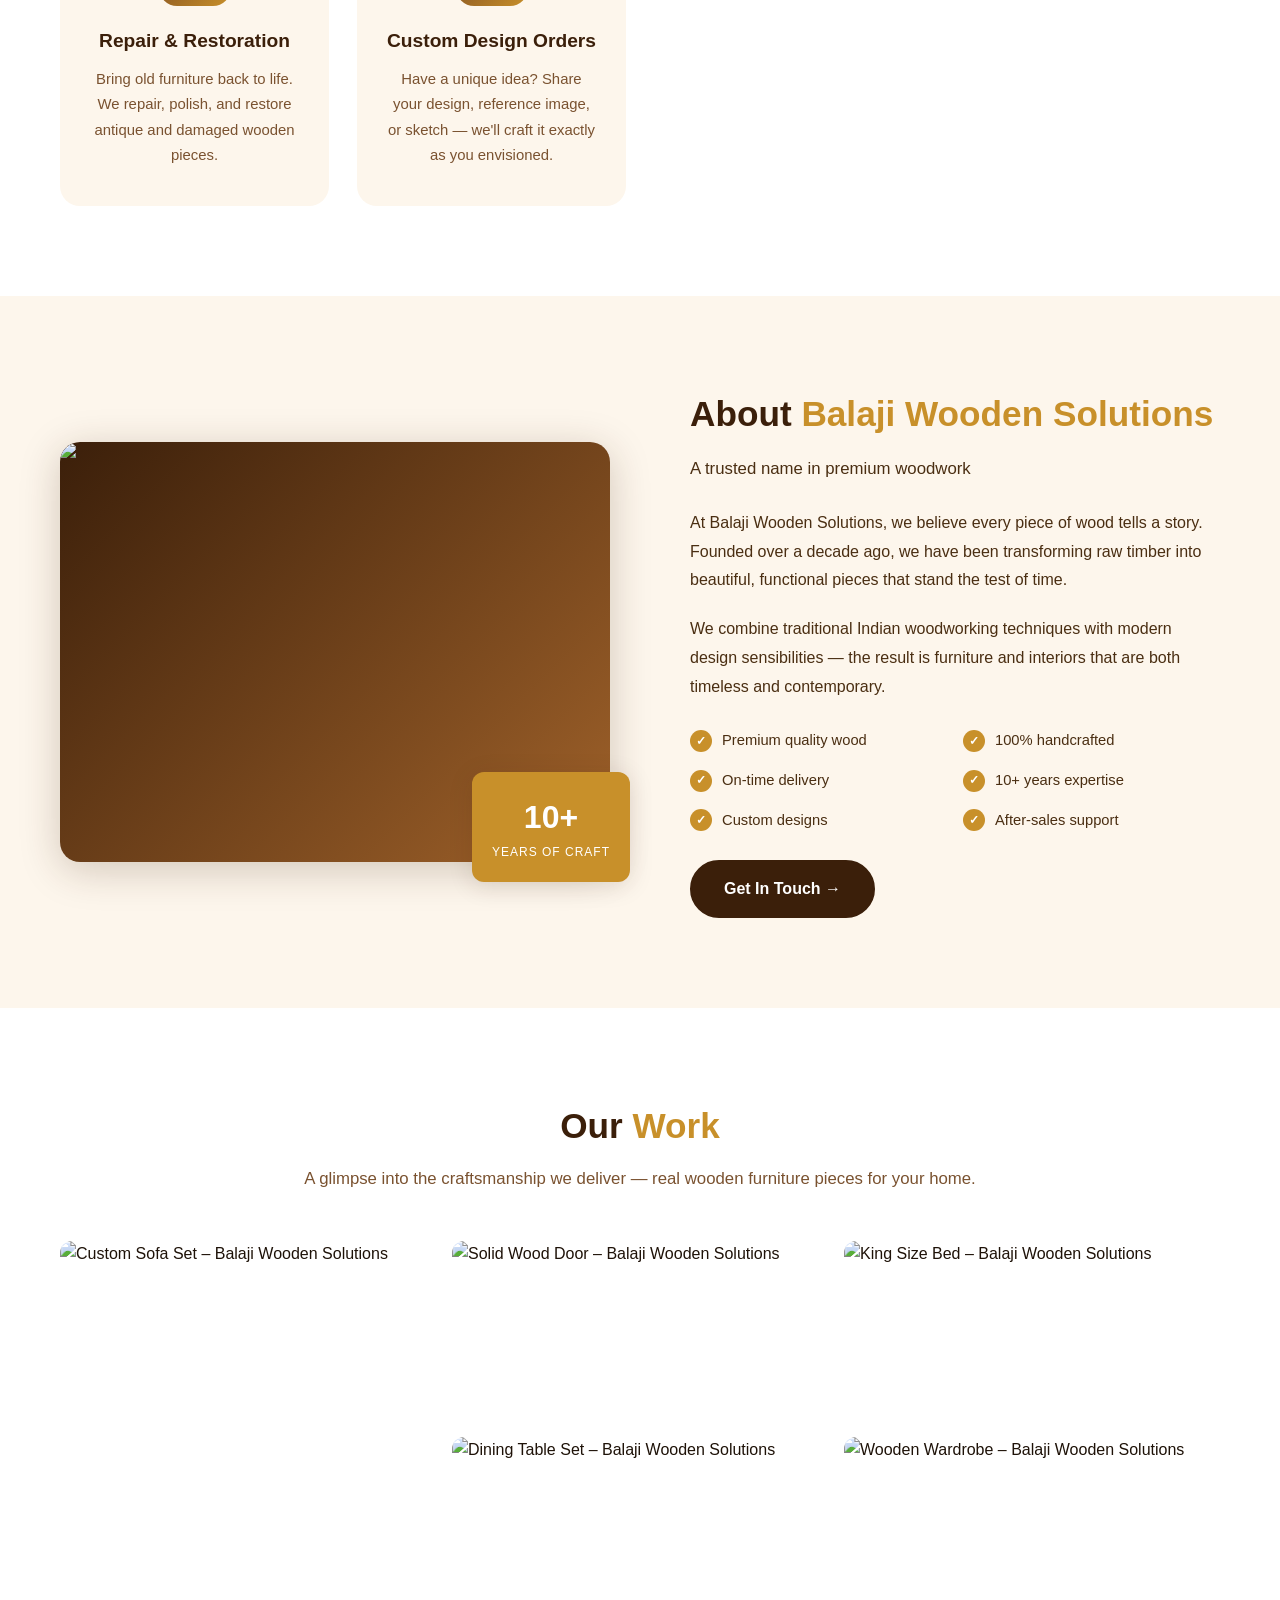
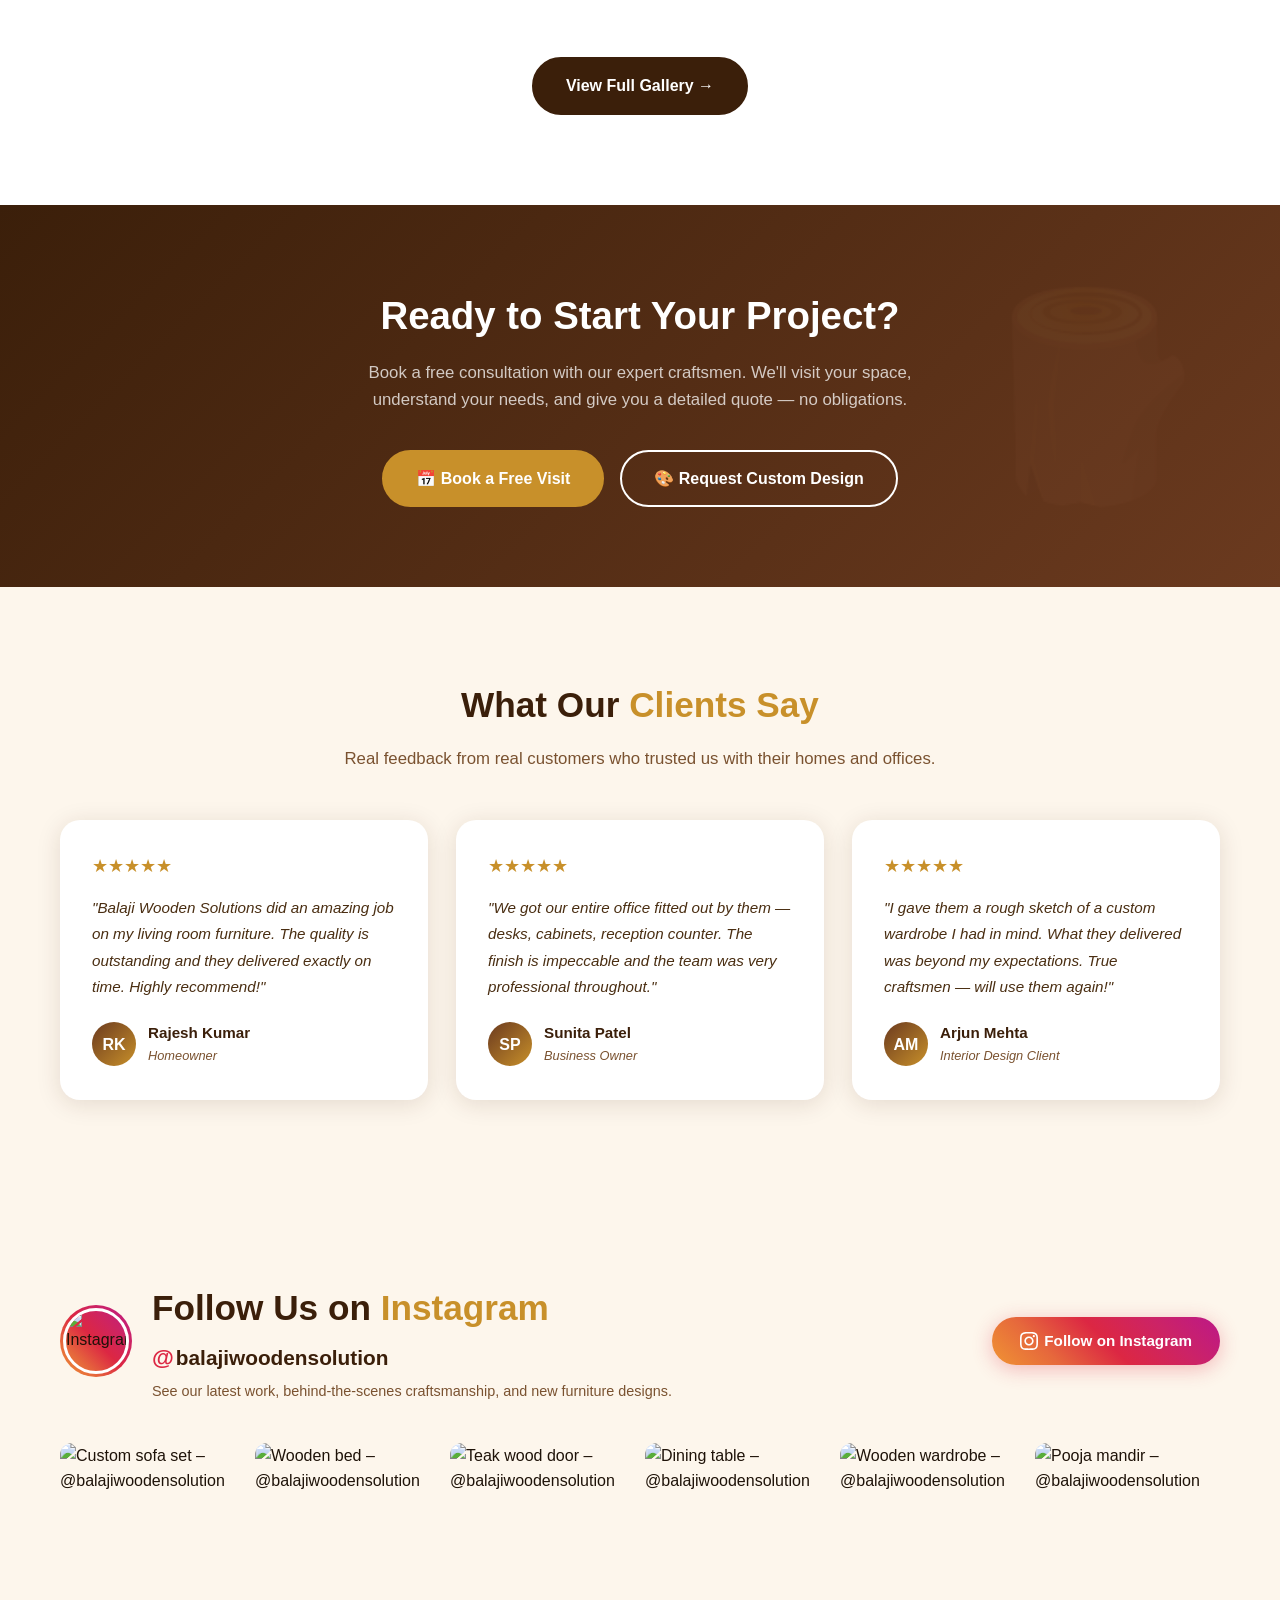
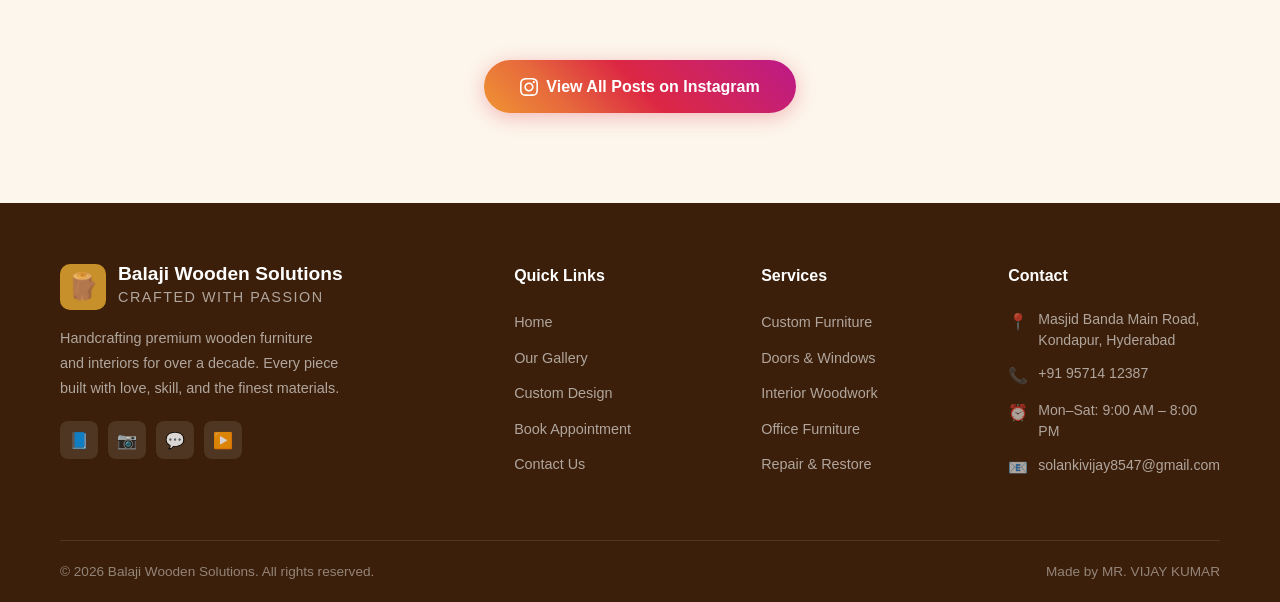
==== commit f376a140: "Fix stylesheet link path in index.html" ====
--- a/index.html
+++ b/index.html
@@ -5,7 +5,7 @@
   <meta name="viewport" content="width=device-width, initial-scale=1.0" />
   <title>Balaji Wooden Solutions – Premium Custom Furniture & Woodwork</title>
   <meta name="description" content="Balaji Wooden Solutions – Handcrafted custom furniture, wooden interiors, and bespoke woodwork. Book your consultation today." />
-  <link rel="stylesheet" href="css/style.css" />
+  <link rel="stylesheet" href="style.css" />
   <link rel="icon" href="data:image/svg+xml,<svg xmlns='http://www.w3.org/2000/svg' viewBox='0 0 100 100'><text y='.9em' font-size='90'>🪵</text></svg>" />
 </head>
 <body>
--- a/style.css
+++ b/style.css
@@ -0,0 +1,1322 @@
+/* ============================================
+   BALAJI WOODEN SOLUTIONS - Main Stylesheet
+   ============================================ */
+
+/* --- Reset & Base --- */
+*, *::before, *::after {
+  margin: 0;
+  padding: 0;
+  box-sizing: border-box;
+}
+
+:root {
+  --brown-dark:    #3b1f0a;
+  --brown-mid:     #6b3a1f;
+  --brown-light:   #a0622a;
+  --gold:          #c8902a;
+  --cream:         #fdf6ec;
+  --cream-dark:    #f0e0c8;
+  --white:         #ffffff;
+  --text-dark:     #1e1208;
+  --text-mid:      #4a2e12;
+  --text-light:    #7a5230;
+  --shadow:        0 4px 24px rgba(59,31,10,0.13);
+  --shadow-strong: 0 8px 40px rgba(59,31,10,0.22);
+  --radius:        12px;
+  --radius-lg:     20px;
+  --transition:    all 0.3s ease;
+}
+
+html { scroll-behavior: smooth; }
+
+body {
+  font-family: 'Segoe UI', Tahoma, Geneva, Verdana, sans-serif;
+  background: var(--cream);
+  color: var(--text-dark);
+  line-height: 1.6;
+}
+
+img { max-width: 100%; display: block; }
+a  { text-decoration: none; color: inherit; }
+ul { list-style: none; }
+
+.container {
+  max-width: 1200px;
+  margin: 0 auto;
+  padding: 0 20px;
+}
+
+/* --- Utility --- */
+.section-title {
+  font-size: 2.2rem;
+  font-weight: 700;
+  color: var(--brown-dark);
+  text-align: center;
+  margin-bottom: 12px;
+}
+.section-title span { color: var(--gold); }
+
+.section-subtitle {
+  text-align: center;
+  color: var(--text-light);
+  font-size: 1.05rem;
+  margin-bottom: 48px;
+}
+
+.btn {
+  display: inline-block;
+  padding: 14px 32px;
+  border-radius: 50px;
+  font-size: 1rem;
+  font-weight: 600;
+  cursor: pointer;
+  border: 2px solid transparent;
+  transition: var(--transition);
+  text-align: center;
+}
+.btn-primary {
+  background: var(--gold);
+  color: var(--white);
+  border-color: var(--gold);
+}
+.btn-primary:hover {
+  background: var(--brown-mid);
+  border-color: var(--brown-mid);
+  transform: translateY(-2px);
+  box-shadow: var(--shadow);
+}
+.btn-outline {
+  background: transparent;
+  color: var(--white);
+  border-color: var(--white);
+}
+.btn-outline:hover {
+  background: var(--white);
+  color: var(--brown-dark);
+  transform: translateY(-2px);
+}
+.btn-dark {
+  background: var(--brown-dark);
+  color: var(--white);
+  border-color: var(--brown-dark);
+}
+.btn-dark:hover {
+  background: var(--brown-mid);
+  border-color: var(--brown-mid);
+  transform: translateY(-2px);
+  box-shadow: var(--shadow);
+}
+
+/* ============================================
+   HEADER / NAVBAR
+   ============================================ */
+header {
+  position: fixed;
+  top: 0; left: 0; right: 0;
+  z-index: 1000;
+  background: rgba(59,31,10,0.97);
+  backdrop-filter: blur(8px);
+  box-shadow: 0 2px 20px rgba(0,0,0,0.3);
+  transition: var(--transition);
+}
+
+nav {
+  display: flex;
+  align-items: center;
+  justify-content: space-between;
+  padding: 16px 20px;
+  max-width: 1200px;
+  margin: 0 auto;
+}
+
+.logo {
+  display: flex;
+  align-items: center;
+  gap: 12px;
+}
+.logo-icon {
+  width: 46px;
+  height: 46px;
+  background: var(--gold);
+  border-radius: 10px;
+  display: flex;
+  align-items: center;
+  justify-content: center;
+  font-size: 1.6rem;
+}
+.logo-text h1 {
+  font-size: 1.2rem;
+  font-weight: 700;
+  color: var(--white);
+  line-height: 1.1;
+}
+.logo-text p {
+  font-size: 0.7rem;
+  color: var(--gold);
+  letter-spacing: 1.5px;
+  text-transform: uppercase;
+}
+
+.nav-links {
+  display: flex;
+  align-items: center;
+  gap: 8px;
+}
+.nav-links a {
+  color: var(--cream-dark);
+  font-size: 0.95rem;
+  font-weight: 500;
+  padding: 8px 14px;
+  border-radius: 8px;
+  transition: var(--transition);
+}
+.nav-links a:hover,
+.nav-links a.active {
+  background: rgba(200,144,42,0.2);
+  color: var(--gold);
+}
+.nav-links .btn-primary {
+  padding: 10px 22px;
+  font-size: 0.9rem;
+}
+
+.hamburger {
+  display: none;
+  flex-direction: column;
+  gap: 5px;
+  cursor: pointer;
+  padding: 4px;
+}
+.hamburger span {
+  display: block;
+  width: 26px;
+  height: 2.5px;
+  background: var(--white);
+  border-radius: 2px;
+  transition: var(--transition);
+}
+
+/* ============================================
+   HERO SECTION
+   ============================================ */
+.hero {
+  min-height: 100vh;
+  background: linear-gradient(135deg, var(--brown-dark) 0%, var(--brown-mid) 50%, var(--brown-light) 100%);
+  display: flex;
+  align-items: center;
+  position: relative;
+  overflow: hidden;
+  padding-top: 80px;
+}
+.hero::before {
+  content: '';
+  position: absolute;
+  inset: 0;
+  background: url("data:image/svg+xml,%3Csvg width='60' height='60' viewBox='0 0 60 60' xmlns='http://www.w3.org/2000/svg'%3E%3Cg fill='none' fill-rule='evenodd'%3E%3Cg fill='%23ffffff' fill-opacity='0.03'%3E%3Cpath d='M36 34v-4h-2v4h-4v2h4v4h2v-4h4v-2h-4zm0-30V0h-2v4h-4v2h4v4h2V6h4V4h-4zM6 34v-4H4v4H0v2h4v4h2v-4h4v-2H6zM6 4V0H4v4H0v2h4v4h2V6h4V4H6z'/%3E%3C/g%3E%3C/g%3E%3C/svg%3E");
+}
+.hero-content {
+  position: relative;
+  z-index: 1;
+  display: grid;
+  grid-template-columns: 1fr 1fr;
+  gap: 60px;
+  align-items: center;
+  width: 100%;
+  max-width: 1200px;
+  margin: 0 auto;
+  padding: 60px 20px;
+}
+.hero-text .badge {
+  display: inline-block;
+  background: rgba(200,144,42,0.25);
+  color: var(--gold);
+  border: 1px solid var(--gold);
+  padding: 6px 16px;
+  border-radius: 50px;
+  font-size: 0.8rem;
+  font-weight: 600;
+  letter-spacing: 1px;
+  text-transform: uppercase;
+  margin-bottom: 20px;
+}
+.hero-text h1 {
+  font-size: 3.2rem;
+  font-weight: 800;
+  color: var(--white);
+  line-height: 1.15;
+  margin-bottom: 20px;
+}
+.hero-text h1 span { color: var(--gold); }
+.hero-text p {
+  font-size: 1.1rem;
+  color: rgba(255,255,255,0.8);
+  margin-bottom: 36px;
+  max-width: 480px;
+}
+.hero-buttons {
+  display: flex;
+  gap: 16px;
+  flex-wrap: wrap;
+}
+.hero-stats {
+  display: flex;
+  gap: 32px;
+  margin-top: 48px;
+  padding-top: 32px;
+  border-top: 1px solid rgba(255,255,255,0.15);
+}
+.stat h3 {
+  font-size: 1.8rem;
+  font-weight: 800;
+  color: var(--gold);
+}
+.stat p {
+  font-size: 0.8rem;
+  color: rgba(255,255,255,0.65);
+  margin: 0;
+}
+.hero-visual {
+  display: flex;
+  flex-direction: column;
+  gap: 16px;
+}
+.hero-card {
+  background: rgba(255,255,255,0.1);
+  backdrop-filter: blur(10px);
+  border: 1px solid rgba(255,255,255,0.15);
+  border-radius: var(--radius-lg);
+  padding: 24px;
+  display: flex;
+  align-items: center;
+  gap: 16px;
+  transition: var(--transition);
+}
+.hero-card:hover { transform: translateX(8px); background: rgba(255,255,255,0.15); }
+.hero-card-icon {
+  width: 52px; height: 52px;
+  background: var(--gold);
+  border-radius: 12px;
+  display: flex; align-items: center; justify-content: center;
+  font-size: 1.5rem;
+  flex-shrink: 0;
+}
+.hero-card-text h4 { color: var(--white); font-size: 1rem; font-weight: 600; }
+.hero-card-text p  { color: rgba(255,255,255,0.65); font-size: 0.85rem; margin: 0; }
+
+/* ============================================
+   SERVICES SECTION
+   ============================================ */
+.services {
+  padding: 90px 0;
+  background: var(--white);
+}
+.services-grid {
+  display: grid;
+  grid-template-columns: repeat(auto-fit, minmax(260px, 1fr));
+  gap: 28px;
+}
+.service-card {
+  background: var(--cream);
+  border-radius: var(--radius-lg);
+  padding: 36px 28px;
+  text-align: center;
+  border: 2px solid transparent;
+  transition: var(--transition);
+  cursor: pointer;
+}
+.service-card:hover {
+  border-color: var(--gold);
+  transform: translateY(-6px);
+  box-shadow: var(--shadow-strong);
+}
+.service-icon {
+  width: 72px; height: 72px;
+  background: linear-gradient(135deg, var(--brown-mid), var(--gold));
+  border-radius: 18px;
+  display: flex; align-items: center; justify-content: center;
+  font-size: 2rem;
+  margin: 0 auto 20px;
+}
+.service-card h3 {
+  font-size: 1.2rem;
+  font-weight: 700;
+  color: var(--brown-dark);
+  margin-bottom: 10px;
+}
+.service-card p {
+  color: var(--text-light);
+  font-size: 0.93rem;
+  line-height: 1.7;
+}
+
+/* ============================================
+   ABOUT SECTION
+   ============================================ */
+.about {
+  padding: 90px 0;
+  background: var(--cream);
+}
+.about-grid {
+  display: grid;
+  grid-template-columns: 1fr 1fr;
+  gap: 60px;
+  align-items: center;
+}
+.about-visual {
+  position: relative;
+}
+.about-img-main {
+  width: 100%;
+  height: 420px;
+  background: linear-gradient(135deg, var(--brown-dark), var(--brown-light));
+  border-radius: var(--radius-lg);
+  display: flex;
+  align-items: center;
+  justify-content: center;
+  font-size: 5rem;
+  box-shadow: var(--shadow-strong);
+}
+.about-badge {
+  position: absolute;
+  bottom: -20px; right: -20px;
+  background: var(--gold);
+  color: var(--white);
+  padding: 20px;
+  border-radius: var(--radius);
+  text-align: center;
+  box-shadow: var(--shadow);
+}
+.about-badge h3 { font-size: 2rem; font-weight: 800; }
+.about-badge p  { font-size: 0.75rem; text-transform: uppercase; letter-spacing: 1px; }
+
+.about-content { padding-left: 20px; }
+.about-content .section-title { text-align: left; }
+.about-content .section-subtitle { text-align: left; margin-bottom: 24px; }
+.about-content p {
+  color: var(--text-mid);
+  margin-bottom: 20px;
+  line-height: 1.8;
+}
+.about-features {
+  display: grid;
+  grid-template-columns: 1fr 1fr;
+  gap: 16px;
+  margin: 28px 0;
+}
+.feature-item {
+  display: flex;
+  align-items: center;
+  gap: 10px;
+  font-size: 0.92rem;
+  color: var(--text-mid);
+  font-weight: 500;
+}
+.feature-item::before {
+  content: '✓';
+  width: 22px; height: 22px;
+  background: var(--gold);
+  color: var(--white);
+  border-radius: 50%;
+  display: flex; align-items: center; justify-content: center;
+  font-size: 0.75rem;
+  font-weight: 700;
+  flex-shrink: 0;
+}
+
+/* ============================================
+   GALLERY PREVIEW
+   ============================================ */
+.gallery-preview {
+  padding: 90px 0;
+  background: var(--white);
+}
+.gallery-grid {
+  display: grid;
+  grid-template-columns: repeat(3, 1fr);
+  grid-template-rows: auto auto;
+  gap: 16px;
+  margin-bottom: 40px;
+}
+.gallery-item {
+  border-radius: var(--radius);
+  overflow: hidden;
+  cursor: pointer;
+  position: relative;
+}
+.gallery-item:first-child {
+  grid-row: span 2;
+}
+.gallery-placeholder {
+  width: 100%;
+  background: linear-gradient(135deg, var(--brown-dark), var(--brown-light));
+  display: flex;
+  flex-direction: column;
+  align-items: center;
+  justify-content: center;
+  gap: 8px;
+  font-size: 2.5rem;
+  transition: var(--transition);
+  min-height: 180px;
+}
+.gallery-item:first-child .gallery-placeholder { min-height: 380px; }
+.gallery-placeholder span {
+  font-size: 0.85rem;
+  color: rgba(255,255,255,0.7);
+  font-weight: 500;
+}
+.gallery-overlay {
+  position: absolute;
+  inset: 0;
+  background: rgba(59,31,10,0.7);
+  display: flex;
+  align-items: center;
+  justify-content: center;
+  opacity: 0;
+  transition: var(--transition);
+  color: var(--white);
+  font-size: 1.8rem;
+}
+.gallery-item:hover .gallery-overlay { opacity: 1; }
+.gallery-item:hover .gallery-placeholder { transform: scale(1.04); }
+
+.gallery-cta { text-align: center; }
+
+/* ============================================
+   BOOKING CTA BANNER
+   ============================================ */
+.booking-cta {
+  padding: 80px 0;
+  background: linear-gradient(135deg, var(--brown-dark), var(--brown-mid));
+  position: relative;
+  overflow: hidden;
+}
+.booking-cta::before {
+  content: '🪵';
+  position: absolute;
+  font-size: 200px;
+  opacity: 0.05;
+  right: 5%;
+  top: 50%;
+  transform: translateY(-50%);
+}
+.booking-cta-inner {
+  text-align: center;
+  position: relative;
+  z-index: 1;
+}
+.booking-cta h2 {
+  font-size: 2.4rem;
+  color: var(--white);
+  font-weight: 800;
+  margin-bottom: 14px;
+}
+.booking-cta p {
+  color: rgba(255,255,255,0.75);
+  font-size: 1.05rem;
+  margin-bottom: 36px;
+  max-width: 560px;
+  margin-left: auto;
+  margin-right: auto;
+}
+.booking-cta-buttons {
+  display: flex;
+  gap: 16px;
+  justify-content: center;
+  flex-wrap: wrap;
+}
+
+/* ============================================
+   TESTIMONIALS
+   ============================================ */
+.testimonials {
+  padding: 90px 0;
+  background: var(--cream);
+}
+.testimonials-grid {
+  display: grid;
+  grid-template-columns: repeat(auto-fit, minmax(300px, 1fr));
+  gap: 28px;
+}
+.testimonial-card {
+  background: var(--white);
+  border-radius: var(--radius-lg);
+  padding: 32px;
+  box-shadow: var(--shadow);
+  transition: var(--transition);
+}
+.testimonial-card:hover { transform: translateY(-4px); box-shadow: var(--shadow-strong); }
+.stars { color: var(--gold); font-size: 1.1rem; margin-bottom: 14px; }
+.testimonial-card p {
+  color: var(--text-mid);
+  font-style: italic;
+  line-height: 1.75;
+  margin-bottom: 20px;
+  font-size: 0.95rem;
+}
+.testimonial-author {
+  display: flex;
+  align-items: center;
+  gap: 12px;
+}
+.author-avatar {
+  width: 44px; height: 44px;
+  background: linear-gradient(135deg, var(--brown-mid), var(--gold));
+  border-radius: 50%;
+  display: flex; align-items: center; justify-content: center;
+  color: var(--white);
+  font-weight: 700;
+  font-size: 1rem;
+}
+.author-info h4 { font-size: 0.95rem; color: var(--brown-dark); font-weight: 600; }
+.author-info p  { font-size: 0.8rem; color: var(--text-light); margin: 0; }
+
+/* ============================================
+   FOOTER
+   ============================================ */
+footer {
+  background: var(--brown-dark);
+  color: rgba(255,255,255,0.8);
+  padding: 60px 0 0;
+}
+.footer-grid {
+  display: grid;
+  grid-template-columns: 2fr 1fr 1fr 1fr;
+  gap: 40px;
+  padding-bottom: 48px;
+}
+.footer-brand .logo { margin-bottom: 16px; }
+.footer-brand p {
+  font-size: 0.9rem;
+  line-height: 1.75;
+  color: rgba(255,255,255,0.6);
+  max-width: 280px;
+}
+.footer-social {
+  display: flex;
+  gap: 10px;
+  margin-top: 20px;
+}
+.social-btn {
+  width: 38px; height: 38px;
+  background: rgba(255,255,255,0.1);
+  border-radius: 8px;
+  display: flex; align-items: center; justify-content: center;
+  font-size: 1rem;
+  transition: var(--transition);
+  cursor: pointer;
+}
+.social-btn:hover { background: var(--gold); }
+
+footer h4 {
+  color: var(--white);
+  font-size: 1rem;
+  font-weight: 600;
+  margin-bottom: 20px;
+}
+.footer-links li { margin-bottom: 10px; }
+.footer-links a {
+  color: rgba(255,255,255,0.6);
+  font-size: 0.9rem;
+  transition: var(--transition);
+}
+.footer-links a:hover { color: var(--gold); padding-left: 4px; }
+
+.footer-contact li {
+  display: flex;
+  align-items: flex-start;
+  gap: 10px;
+  color: rgba(255,255,255,0.6);
+  font-size: 0.88rem;
+  margin-bottom: 12px;
+  line-height: 1.5;
+}
+.footer-contact li span:first-child { font-size: 1rem; flex-shrink: 0; margin-top: 1px; }
+
+.footer-bottom {
+  border-top: 1px solid rgba(255,255,255,0.1);
+  padding: 20px 0;
+  display: flex;
+  align-items: center;
+  justify-content: space-between;
+  font-size: 0.85rem;
+  color: rgba(255,255,255,0.45);
+}
+
+/* ============================================
+   BOOKING PAGE
+   ============================================ */
+.page-hero {
+  padding: 140px 0 70px;
+  background: linear-gradient(135deg, var(--brown-dark), var(--brown-mid));
+  text-align: center;
+}
+.page-hero h1 {
+  font-size: 2.8rem;
+  color: var(--white);
+  font-weight: 800;
+  margin-bottom: 12px;
+}
+.page-hero p { color: rgba(255,255,255,0.75); font-size: 1.05rem; }
+.breadcrumb {
+  display: flex;
+  align-items: center;
+  justify-content: center;
+  gap: 8px;
+  margin-bottom: 20px;
+  font-size: 0.85rem;
+  color: rgba(255,255,255,0.55);
+}
+.breadcrumb a { color: var(--gold); }
+.breadcrumb span { color: rgba(255,255,255,0.3); }
+
+.booking-section {
+  padding: 80px 0;
+  background: var(--cream);
+}
+.booking-layout {
+  display: grid;
+  grid-template-columns: 1fr 400px;
+  gap: 40px;
+  align-items: start;
+}
+.booking-form-card {
+  background: var(--white);
+  border-radius: var(--radius-lg);
+  padding: 40px;
+  box-shadow: var(--shadow);
+}
+.booking-form-card h2 {
+  font-size: 1.6rem;
+  color: var(--brown-dark);
+  font-weight: 700;
+  margin-bottom: 8px;
+}
+.booking-form-card > p {
+  color: var(--text-light);
+  margin-bottom: 32px;
+  font-size: 0.92rem;
+}
+
+.form-group { margin-bottom: 22px; }
+.form-group label {
+  display: block;
+  font-size: 0.9rem;
+  font-weight: 600;
+  color: var(--brown-dark);
+  margin-bottom: 7px;
+}
+.form-group label .required { color: var(--gold); margin-left: 2px; }
+.form-group input,
+.form-group select,
+.form-group textarea {
+  width: 100%;
+  padding: 13px 16px;
+  border: 2px solid #e8d5bc;
+  border-radius: var(--radius);
+  font-size: 0.95rem;
+  font-family: inherit;
+  color: var(--text-dark);
+  background: var(--cream);
+  transition: var(--transition);
+  outline: none;
+}
+.form-group input:focus,
+.form-group select:focus,
+.form-group textarea:focus {
+  border-color: var(--gold);
+  background: var(--white);
+  box-shadow: 0 0 0 3px rgba(200,144,42,0.12);
+}
+.form-group textarea { resize: vertical; min-height: 110px; }
+.form-row { display: grid; grid-template-columns: 1fr 1fr; gap: 16px; }
+
+.time-slots {
+  display: grid;
+  grid-template-columns: repeat(3, 1fr);
+  gap: 10px;
+  margin-top: 4px;
+}
+.time-slot {
+  padding: 10px;
+  border: 2px solid #e8d5bc;
+  border-radius: 8px;
+  text-align: center;
+  font-size: 0.85rem;
+  font-weight: 500;
+  color: var(--text-mid);
+  cursor: pointer;
+  transition: var(--transition);
+  background: var(--cream);
+}
+.time-slot:hover { border-color: var(--gold); color: var(--gold); }
+.time-slot.selected {
+  background: var(--gold);
+  border-color: var(--gold);
+  color: var(--white);
+}
+.time-slot.unavailable {
+  opacity: 0.4;
+  cursor: not-allowed;
+  text-decoration: line-through;
+}
+
+.form-submit { margin-top: 10px; }
+.form-submit .btn { width: 100%; padding: 16px; font-size: 1rem; }
+
+/* Booking Sidebar */
+.booking-sidebar { display: flex; flex-direction: column; gap: 20px; }
+.sidebar-card {
+  background: var(--white);
+  border-radius: var(--radius-lg);
+  padding: 28px;
+  box-shadow: var(--shadow);
+}
+.sidebar-card h3 {
+  font-size: 1.05rem;
+  font-weight: 700;
+  color: var(--brown-dark);
+  margin-bottom: 16px;
+  display: flex;
+  align-items: center;
+  gap: 8px;
+}
+.info-list li {
+  display: flex;
+  align-items: flex-start;
+  gap: 10px;
+  font-size: 0.88rem;
+  color: var(--text-mid);
+  padding: 8px 0;
+  border-bottom: 1px solid var(--cream-dark);
+}
+.info-list li:last-child { border-bottom: none; }
+.info-list li .icon { font-size: 1rem; flex-shrink: 0; }
+.hours-list li {
+  display: flex;
+  justify-content: space-between;
+  font-size: 0.88rem;
+  color: var(--text-mid);
+  padding: 6px 0;
+  border-bottom: 1px solid var(--cream-dark);
+}
+.hours-list li:last-child { border-bottom: none; }
+.hours-list .day { font-weight: 600; color: var(--brown-dark); }
+.hours-list .open { color: #2e7d32; font-weight: 500; }
+.hours-list .closed { color: #c62828; }
+
+/* Booking confirmation */
+.booking-success {
+  display: none;
+  text-align: center;
+  padding: 40px 20px;
+}
+.booking-success .success-icon {
+  width: 80px; height: 80px;
+  background: #e8f5e9;
+  border-radius: 50%;
+  display: flex; align-items: center; justify-content: center;
+  font-size: 2.5rem;
+  margin: 0 auto 20px;
+}
+.booking-success h3 { font-size: 1.5rem; color: #2e7d32; margin-bottom: 10px; }
+.booking-success p { color: var(--text-light); font-size: 0.95rem; }
+
+/* ============================================
+   CUSTOM DESIGN PAGE
+   ============================================ */
+.custom-design-section {
+  padding: 80px 0;
+  background: var(--cream);
+}
+.custom-layout {
+  display: grid;
+  grid-template-columns: 1fr 380px;
+  gap: 40px;
+  align-items: start;
+}
+.design-form-card {
+  background: var(--white);
+  border-radius: var(--radius-lg);
+  padding: 40px;
+  box-shadow: var(--shadow);
+}
+.design-form-card h2 { font-size: 1.6rem; color: var(--brown-dark); font-weight: 700; margin-bottom: 8px; }
+.design-form-card > p { color: var(--text-light); margin-bottom: 32px; font-size: 0.92rem; }
+
+.wood-types {
+  display: grid;
+  grid-template-columns: repeat(3, 1fr);
+  gap: 10px;
+  margin-top: 4px;
+}
+.wood-type {
+  padding: 12px 8px;
+  border: 2px solid #e8d5bc;
+  border-radius: 10px;
+  text-align: center;
+  cursor: pointer;
+  transition: var(--transition);
+  background: var(--cream);
+}
+.wood-type:hover { border-color: var(--brown-light); }
+.wood-type.selected { border-color: var(--gold); background: rgba(200,144,42,0.08); }
+.wood-type .wt-icon { font-size: 1.6rem; margin-bottom: 4px; }
+.wood-type .wt-name { font-size: 0.78rem; font-weight: 600; color: var(--brown-dark); }
+.wood-type .wt-desc { font-size: 0.7rem; color: var(--text-light); }
+
+.budget-slider { width: 100%; }
+input[type="range"] {
+  -webkit-appearance: none;
+  width: 100%;
+  height: 6px;
+  background: linear-gradient(to right, var(--gold) 0%, var(--gold) 50%, #e8d5bc 50%, #e8d5bc 100%);
+  border-radius: 3px;
+  outline: none;
+  margin: 12px 0 6px;
+}
+input[type="range"]::-webkit-slider-thumb {
+  -webkit-appearance: none;
+  width: 22px; height: 22px;
+  background: var(--gold);
+  border-radius: 50%;
+  cursor: pointer;
+  box-shadow: 0 2px 8px rgba(200,144,42,0.4);
+}
+.budget-display {
+  display: flex;
+  justify-content: space-between;
+  font-size: 0.8rem;
+  color: var(--text-light);
+}
+.budget-display strong { color: var(--gold); font-size: 1rem; }
+
+.file-upload {
+  border: 2px dashed #e8d5bc;
+  border-radius: var(--radius);
+  padding: 32px;
+  text-align: center;
+  cursor: pointer;
+  transition: var(--transition);
+  background: var(--cream);
+}
+.file-upload:hover { border-color: var(--gold); background: rgba(200,144,42,0.04); }
+.file-upload input { display: none; }
+.file-upload .upload-icon { font-size: 2rem; margin-bottom: 8px; }
+.file-upload p { color: var(--text-light); font-size: 0.88rem; }
+.file-upload strong { color: var(--gold); }
+
+.design-sidebar { display: flex; flex-direction: column; gap: 20px; }
+.process-steps { }
+.process-step {
+  display: flex;
+  gap: 14px;
+  margin-bottom: 20px;
+}
+.step-num {
+  width: 32px; height: 32px;
+  background: var(--gold);
+  color: var(--white);
+  border-radius: 50%;
+  display: flex; align-items: center; justify-content: center;
+  font-size: 0.85rem;
+  font-weight: 700;
+  flex-shrink: 0;
+}
+.step-info h4 { font-size: 0.9rem; color: var(--brown-dark); font-weight: 600; margin-bottom: 2px; }
+.step-info p  { font-size: 0.82rem; color: var(--text-light); margin: 0; }
+
+/* ============================================
+   GALLERY PAGE
+   ============================================ */
+.gallery-section {
+  padding: 80px 0;
+  background: var(--cream);
+}
+.gallery-filters {
+  display: flex;
+  gap: 10px;
+  flex-wrap: wrap;
+  justify-content: center;
+  margin-bottom: 40px;
+}
+.filter-btn {
+  padding: 9px 22px;
+  border: 2px solid #e8d5bc;
+  border-radius: 50px;
+  background: var(--white);
+  color: var(--text-mid);
+  font-size: 0.9rem;
+  font-weight: 500;
+  cursor: pointer;
+  transition: var(--transition);
+}
+.filter-btn:hover,
+.filter-btn.active {
+  background: var(--gold);
+  border-color: var(--gold);
+  color: var(--white);
+}
+.gallery-full-grid {
+  display: grid;
+  grid-template-columns: repeat(auto-fill, minmax(280px, 1fr));
+  gap: 20px;
+}
+.gallery-full-item {
+  border-radius: var(--radius);
+  overflow: hidden;
+  cursor: pointer;
+  position: relative;
+  background: linear-gradient(135deg, var(--brown-dark), var(--brown-light));
+}
+.gallery-full-item .gf-placeholder {
+  height: 220px;
+  display: flex;
+  flex-direction: column;
+  align-items: center;
+  justify-content: center;
+  gap: 6px;
+  font-size: 2.2rem;
+  transition: var(--transition);
+}
+.gallery-full-item .gf-placeholder span {
+  font-size: 0.82rem;
+  color: rgba(255,255,255,0.7);
+  font-weight: 500;
+}
+.gallery-full-item .gf-overlay {
+  position: absolute;
+  inset: 0;
+  background: rgba(59,31,10,0.8);
+  display: flex;
+  flex-direction: column;
+  align-items: center;
+  justify-content: center;
+  gap: 6px;
+  opacity: 0;
+  transition: var(--transition);
+  color: var(--white);
+  padding: 20px;
+  text-align: center;
+}
+.gallery-full-item:hover .gf-overlay { opacity: 1; }
+.gallery-full-item:hover .gf-placeholder { transform: scale(1.06); }
+.gf-overlay h4 { font-size: 1rem; font-weight: 700; }
+.gf-overlay p  { font-size: 0.82rem; color: rgba(255,255,255,0.75); }
+
+/* ============================================
+   CONTACT PAGE
+   ============================================ */
+.contact-section {
+  padding: 80px 0;
+  background: var(--cream);
+}
+.contact-layout {
+  display: grid;
+  grid-template-columns: 1fr 1fr;
+  gap: 40px;
+  align-items: start;
+}
+.contact-info-card {
+  background: var(--brown-dark);
+  border-radius: var(--radius-lg);
+  padding: 40px;
+  color: var(--white);
+}
+.contact-info-card h2 { font-size: 1.6rem; font-weight: 700; margin-bottom: 8px; }
+.contact-info-card > p { color: rgba(255,255,255,0.7); margin-bottom: 32px; font-size: 0.92rem; }
+.contact-detail {
+  display: flex;
+  gap: 16px;
+  margin-bottom: 24px;
+  align-items: flex-start;
+}
+.contact-detail-icon {
+  width: 44px; height: 44px;
+  background: rgba(200,144,42,0.2);
+  border: 1px solid rgba(200,144,42,0.4);
+  border-radius: 10px;
+  display: flex; align-items: center; justify-content: center;
+  font-size: 1.1rem;
+  flex-shrink: 0;
+}
+.contact-detail-text h4 { font-size: 0.85rem; color: var(--gold); text-transform: uppercase; letter-spacing: 1px; margin-bottom: 4px; }
+.contact-detail-text p  { font-size: 0.92rem; color: rgba(255,255,255,0.85); line-height: 1.6; margin: 0; }
+.contact-detail-text a  { color: rgba(255,255,255,0.85); transition: var(--transition); }
+.contact-detail-text a:hover { color: var(--gold); }
+
+.map-container {
+  margin-top: 28px;
+  border-radius: var(--radius);
+  overflow: hidden;
+  border: 2px solid rgba(255,255,255,0.1);
+}
+.map-container iframe {
+  width: 100%;
+  height: 220px;
+  border: none;
+  display: block;
+}
+
+.contact-form-card {
+  background: var(--white);
+  border-radius: var(--radius-lg);
+  padding: 40px;
+  box-shadow: var(--shadow);
+}
+.contact-form-card h2 { font-size: 1.6rem; color: var(--brown-dark); font-weight: 700; margin-bottom: 8px; }
+.contact-form-card > p { color: var(--text-light); margin-bottom: 32px; font-size: 0.92rem; }
+
+/* ============================================
+   NOTIFICATION / TOAST
+   ============================================ */
+.toast {
+  position: fixed;
+  bottom: 30px;
+  right: 30px;
+  background: var(--brown-dark);
+  color: var(--white);
+  padding: 16px 24px;
+  border-radius: var(--radius);
+  box-shadow: var(--shadow-strong);
+  font-size: 0.95rem;
+  font-weight: 500;
+  z-index: 9999;
+  transform: translateY(100px);
+  opacity: 0;
+  transition: all 0.4s ease;
+  display: flex;
+  align-items: center;
+  gap: 10px;
+  max-width: 360px;
+}
+.toast.show { transform: translateY(0); opacity: 1; }
+.toast.success { background: #2e7d32; }
+.toast.error   { background: #c62828; }
+
+/* ============================================
+   WHATSAPP FLOAT BUTTON
+   ============================================ */
+.whatsapp-float {
+  position: fixed;
+  bottom: 30px;
+  left: 30px;
+  width: 58px; height: 58px;
+  background: #25d366;
+  border-radius: 50%;
+  display: flex; align-items: center; justify-content: center;
+  font-size: 1.7rem;
+  box-shadow: 0 4px 20px rgba(37,211,102,0.4);
+  z-index: 999;
+  cursor: pointer;
+  transition: var(--transition);
+  text-decoration: none;
+}
+.whatsapp-float:hover { transform: scale(1.1); box-shadow: 0 6px 28px rgba(37,211,102,0.5); }
+
+/* ============================================
+   RESPONSIVE
+   ============================================ */
+@media (max-width: 1024px) {
+  .footer-grid { grid-template-columns: 1fr 1fr; }
+  .booking-layout, .custom-layout { grid-template-columns: 1fr; }
+  .booking-sidebar, .design-sidebar { display: grid; grid-template-columns: 1fr 1fr; }
+}
+
+@media (max-width: 768px) {
+  .nav-links { display: none; flex-direction: column; position: absolute; top: 100%; left: 0; right: 0; background: var(--brown-dark); padding: 20px; gap: 4px; }
+  .nav-links.open { display: flex; }
+  .hamburger { display: flex; }
+
+  .hero-content { grid-template-columns: 1fr; gap: 40px; text-align: center; padding: 40px 20px; }
+  .hero-text h1 { font-size: 2.2rem; }
+  .hero-text p { margin: 0 auto 36px; }
+  .hero-buttons { justify-content: center; }
+  .hero-stats { justify-content: center; }
+  .hero-visual { display: none; }
+
+  .about-grid { grid-template-columns: 1fr; }
+  .about-content { padding-left: 0; }
+  .about-badge { right: 10px; bottom: 10px; }
+  .about-features { grid-template-columns: 1fr; }
+
+  .gallery-grid { grid-template-columns: 1fr 1fr; }
+  .gallery-item:first-child { grid-row: span 1; }
+
+  .contact-layout { grid-template-columns: 1fr; }
+
+  .footer-grid { grid-template-columns: 1fr; }
+  .footer-bottom { flex-direction: column; gap: 8px; text-align: center; }
+
+  .section-title { font-size: 1.8rem; }
+  .booking-cta h2 { font-size: 1.8rem; }
+  .page-hero h1 { font-size: 2rem; }
+
+  .form-row { grid-template-columns: 1fr; }
+  .time-slots { grid-template-columns: repeat(2, 1fr); }
+  .wood-types { grid-template-columns: repeat(2, 1fr); }
+
+  .booking-sidebar, .design-sidebar { grid-template-columns: 1fr; }
+}
+
+@media (max-width: 480px) {
+  .gallery-grid { grid-template-columns: 1fr; }
+  .gallery-item:first-child .gallery-placeholder { min-height: 220px; }
+  .hero-stats { flex-direction: column; gap: 16px; align-items: center; }
+  .time-slots { grid-template-columns: 1fr 1fr; }
+  .wood-types { grid-template-columns: 1fr 1fr; }
+}
+
+/* ============================================
+   REAL PHOTO GALLERY FIXES
+   ============================================ */
+.gallery-full-item img,
+.gallery-item img {
+  display: block;
+  width: 100%;
+  object-fit: cover;
+  transition: transform 0.35s ease;
+}
+.gallery-full-item:hover img,
+.gallery-item:hover img {
+  transform: scale(1.06);
+}
+.gallery-item {
+  overflow: hidden;
+}
+/* Overlay works on top of real images */
+.gallery-full-item .gf-overlay,
+.gallery-item .gallery-overlay {
+  pointer-events: none;
+}
+/* About section real photo */
+.about-img-main img {
+  border-radius: 20px;
+  display: block;
+  width: 100%;
+  height: 420px;
+  object-fit: cover;
+}
+
+/* ============================================
+   INSTAGRAM SECTION
+   ============================================ */
+.instagram-section {
+  padding: 90px 0;
+  background: var(--cream);
+}
+
+.insta-header {
+  display: flex;
+  align-items: center;
+  justify-content: space-between;
+  gap: 24px;
+  margin-bottom: 40px;
+  flex-wrap: wrap;
+}
+
+.insta-profile-link {
+  display: flex;
+  align-items: center;
+  gap: 20px;
+  text-decoration: none;
+  flex: 1;
+}
+
+.insta-avatar {
+  width: 72px;
+  height: 72px;
+  border-radius: 50%;
+  padding: 3px;
+  background: linear-gradient(45deg, #f09433, #e6683c, #dc2743, #cc2366, #bc1888);
+  flex-shrink: 0;
+}
+.insta-avatar img {
+  width: 100%;
+  height: 100%;
+  border-radius: 50%;
+  border: 3px solid var(--white);
+  object-fit: cover;
+}
+
+.insta-handle {
+  font-size: 1.3rem;
+  font-weight: 800;
+  color: var(--brown-dark);
+  margin-bottom: 4px;
+  display: flex;
+  align-items: center;
+  gap: 2px;
+}
+.insta-at {
+  color: #dc2743;
+  font-size: 1.4rem;
+}
+.insta-desc {
+  font-size: 0.9rem;
+  color: var(--text-light);
+  margin: 0;
+}
+
+.btn-insta {
+  display: inline-flex;
+  align-items: center;
+  padding: 12px 28px;
+  background: linear-gradient(45deg, #f09433, #e6683c, #dc2743, #cc2366, #bc1888);
+  color: var(--white);
+  border-radius: 50px;
+  font-size: 0.95rem;
+  font-weight: 600;
+  text-decoration: none;
+  transition: var(--transition);
+  white-space: nowrap;
+  border: none;
+  cursor: pointer;
+  box-shadow: 0 4px 20px rgba(220,39,67,0.3);
+}
+.btn-insta:hover {
+  transform: translateY(-2px);
+  box-shadow: 0 6px 28px rgba(220,39,67,0.45);
+}
+
+.insta-grid {
+  display: grid;
+  grid-template-columns: repeat(6, 1fr);
+  gap: 10px;
+}
+
+.insta-item {
+  position: relative;
+  border-radius: var(--radius);
+  overflow: hidden;
+  aspect-ratio: 1 / 1;
+  display: block;
+  cursor: pointer;
+}
+.insta-item img {
+  width: 100%;
+  height: 100%;
+  object-fit: cover;
+  transition: transform 0.35s ease;
+  display: block;
+}
+.insta-overlay {
+  position: absolute;
+  inset: 0;
+  background: linear-gradient(45deg, rgba(240,148,51,0.8), rgba(188,24,136,0.8));
+  display: flex;
+  align-items: center;
+  justify-content: center;
+  opacity: 0;
+  transition: var(--transition);
+}
+.insta-item:hover .insta-overlay { opacity: 1; }
+.insta-item:hover img { transform: scale(1.08); }
+
+@media (max-width: 900px) {
+  .insta-grid { grid-template-columns: repeat(3, 1fr); }
+}
+@media (max-width: 600px) {
+  .insta-grid { grid-template-columns: repeat(2, 1fr); }
+  .insta-header { flex-direction: column; align-items: flex-start; }
+  .insta-profile-link { flex-direction: column; align-items: flex-start; gap: 12px; }
+}
